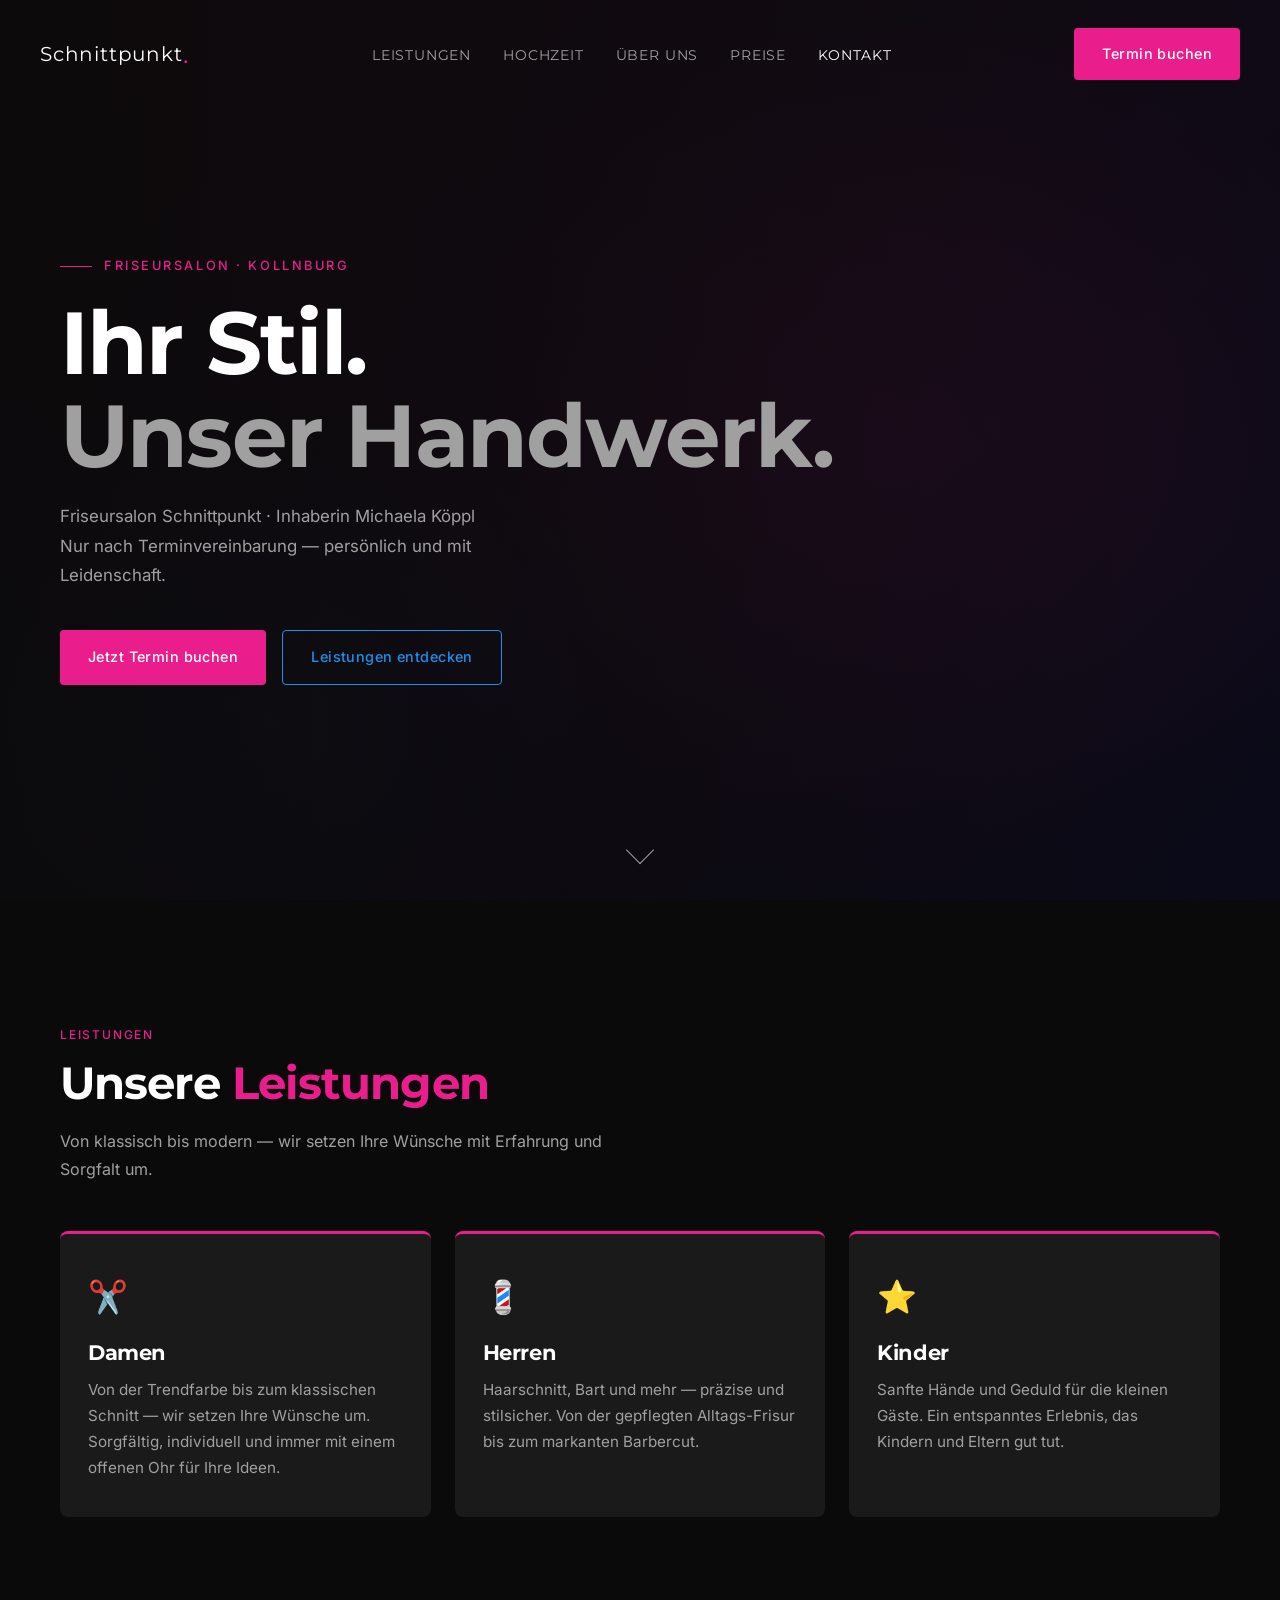
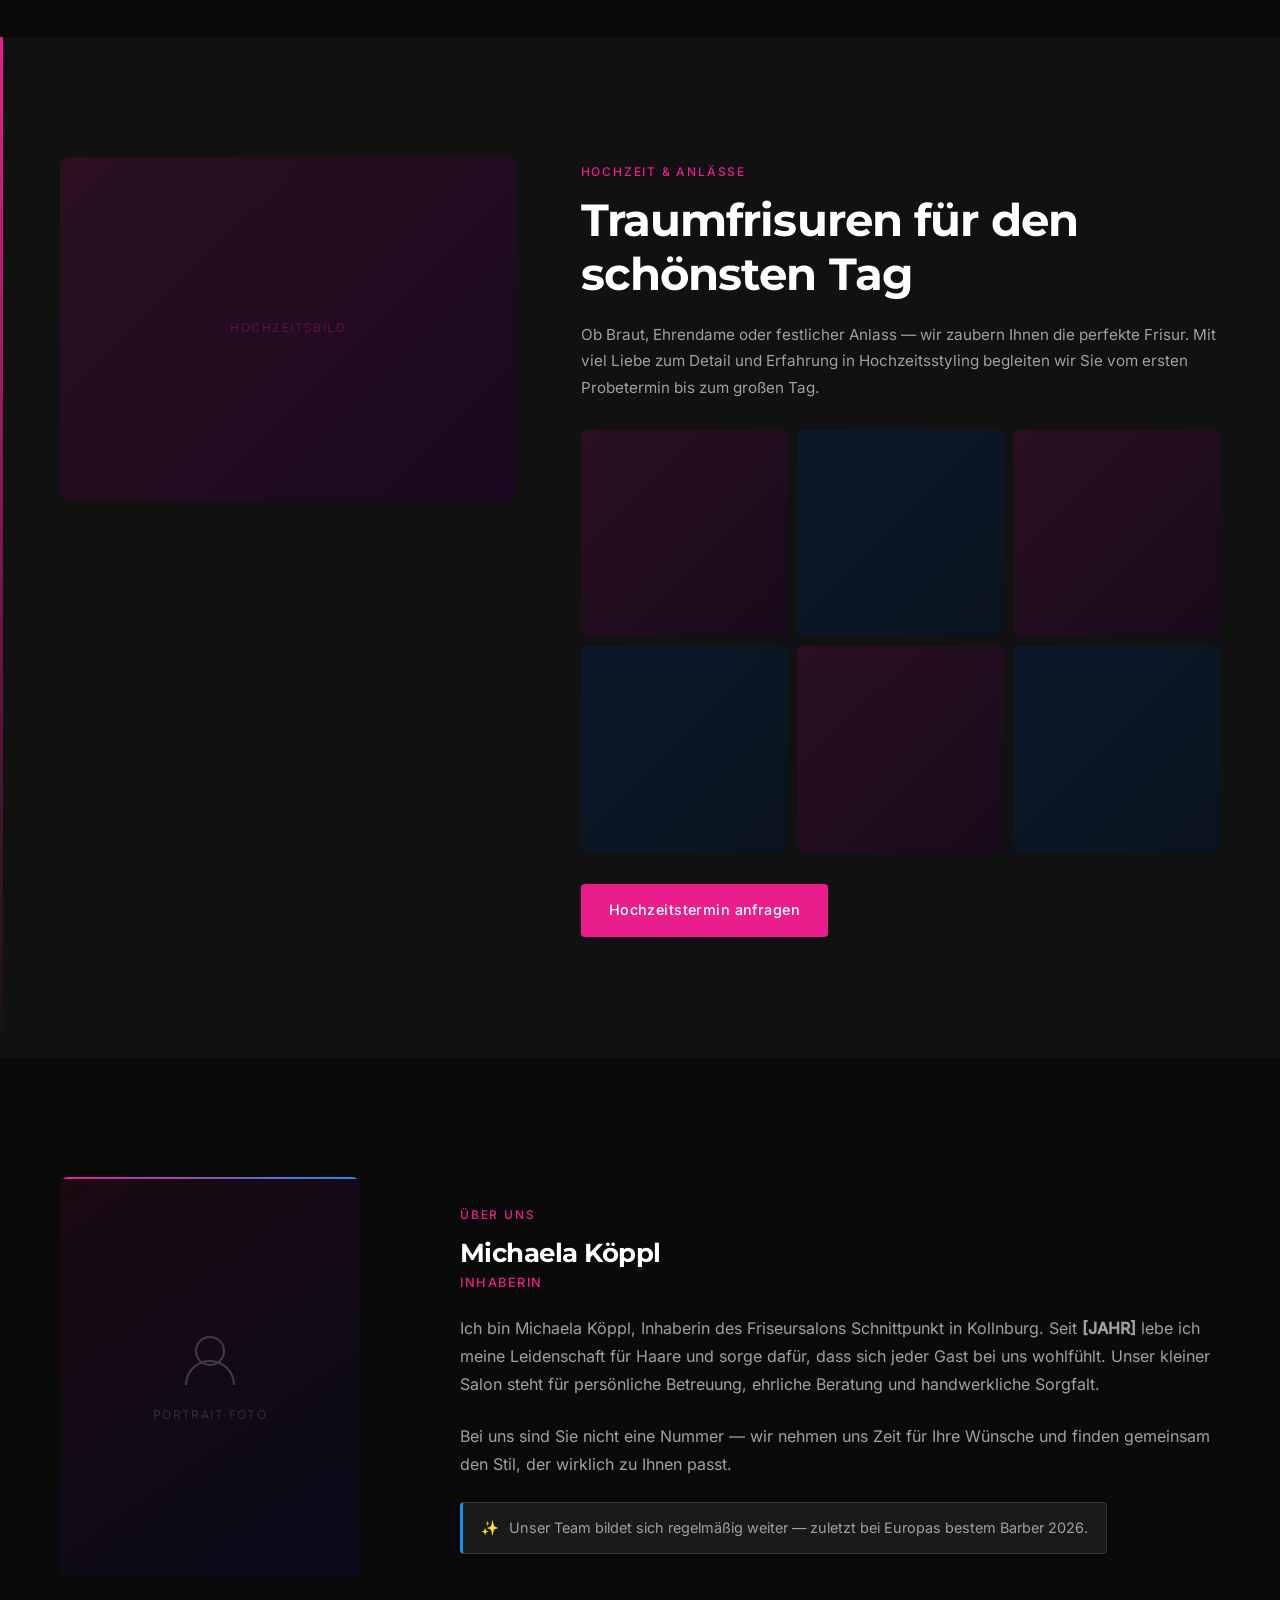
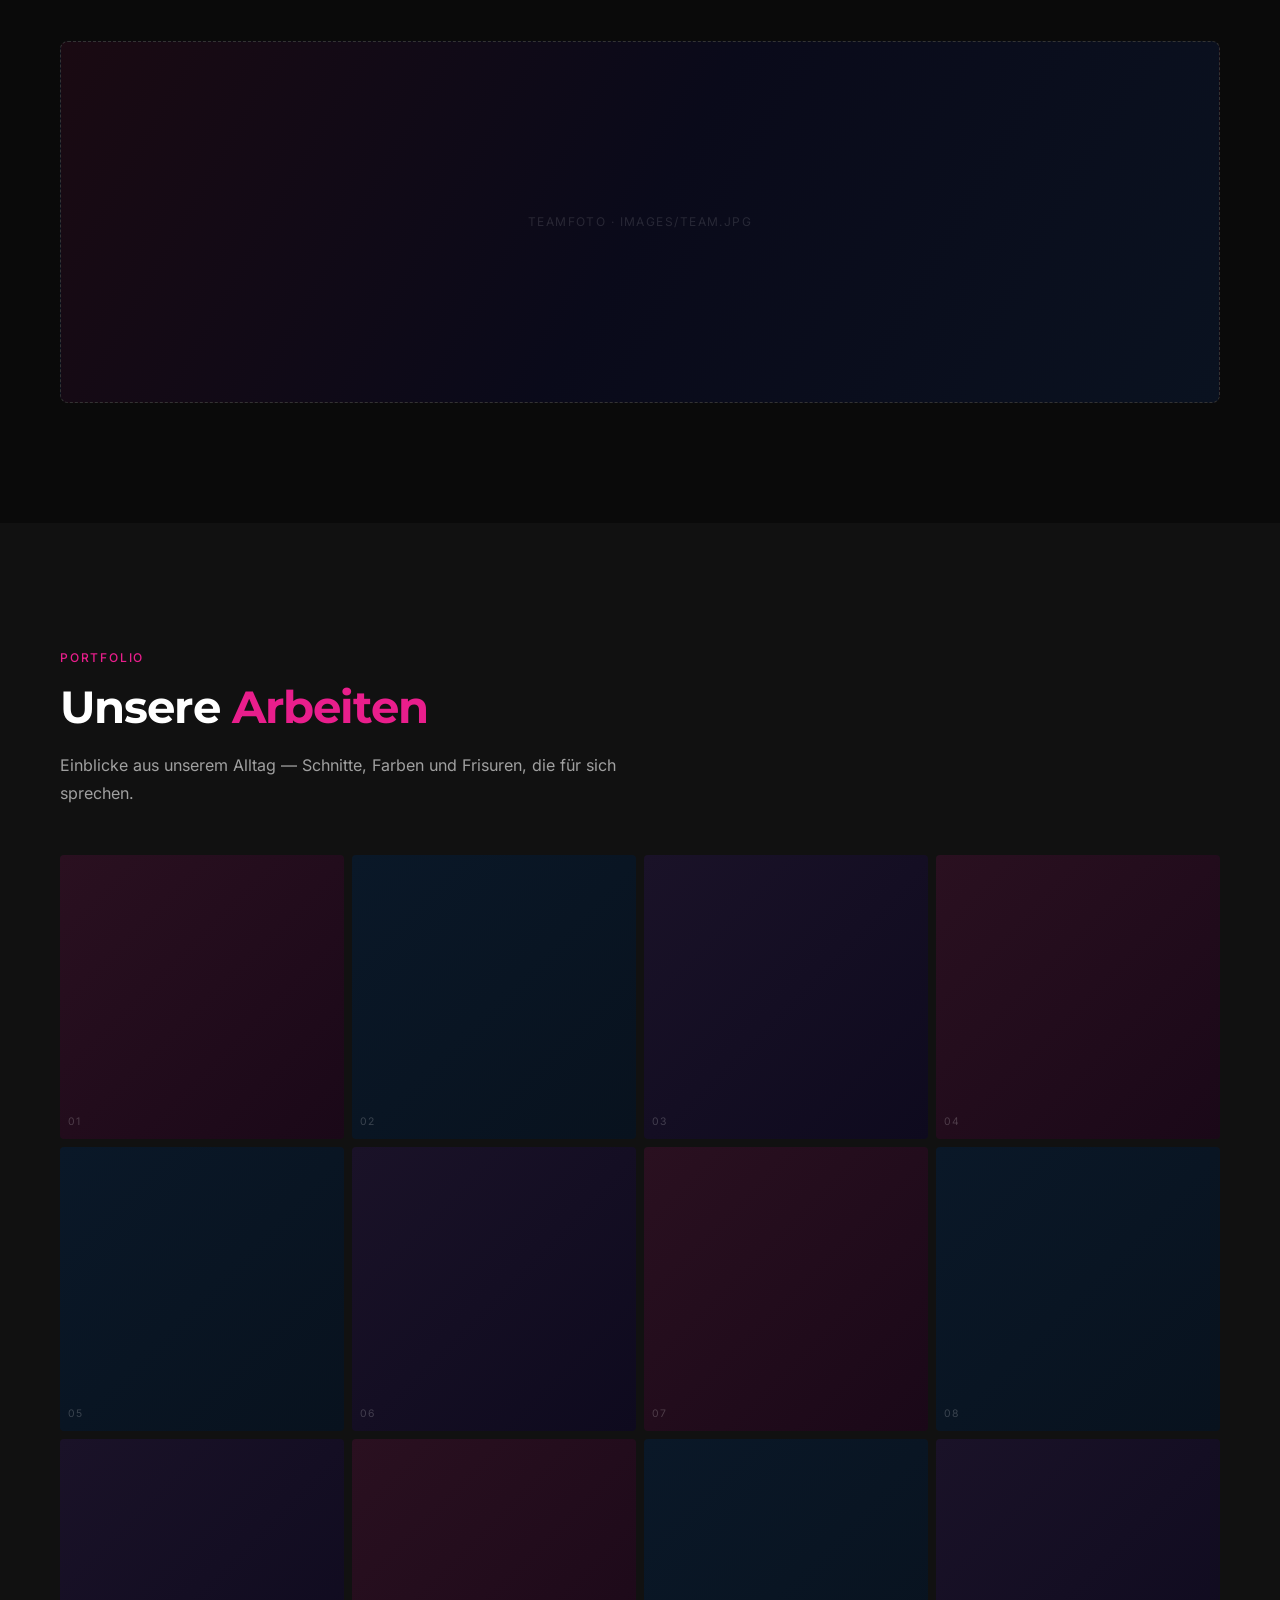
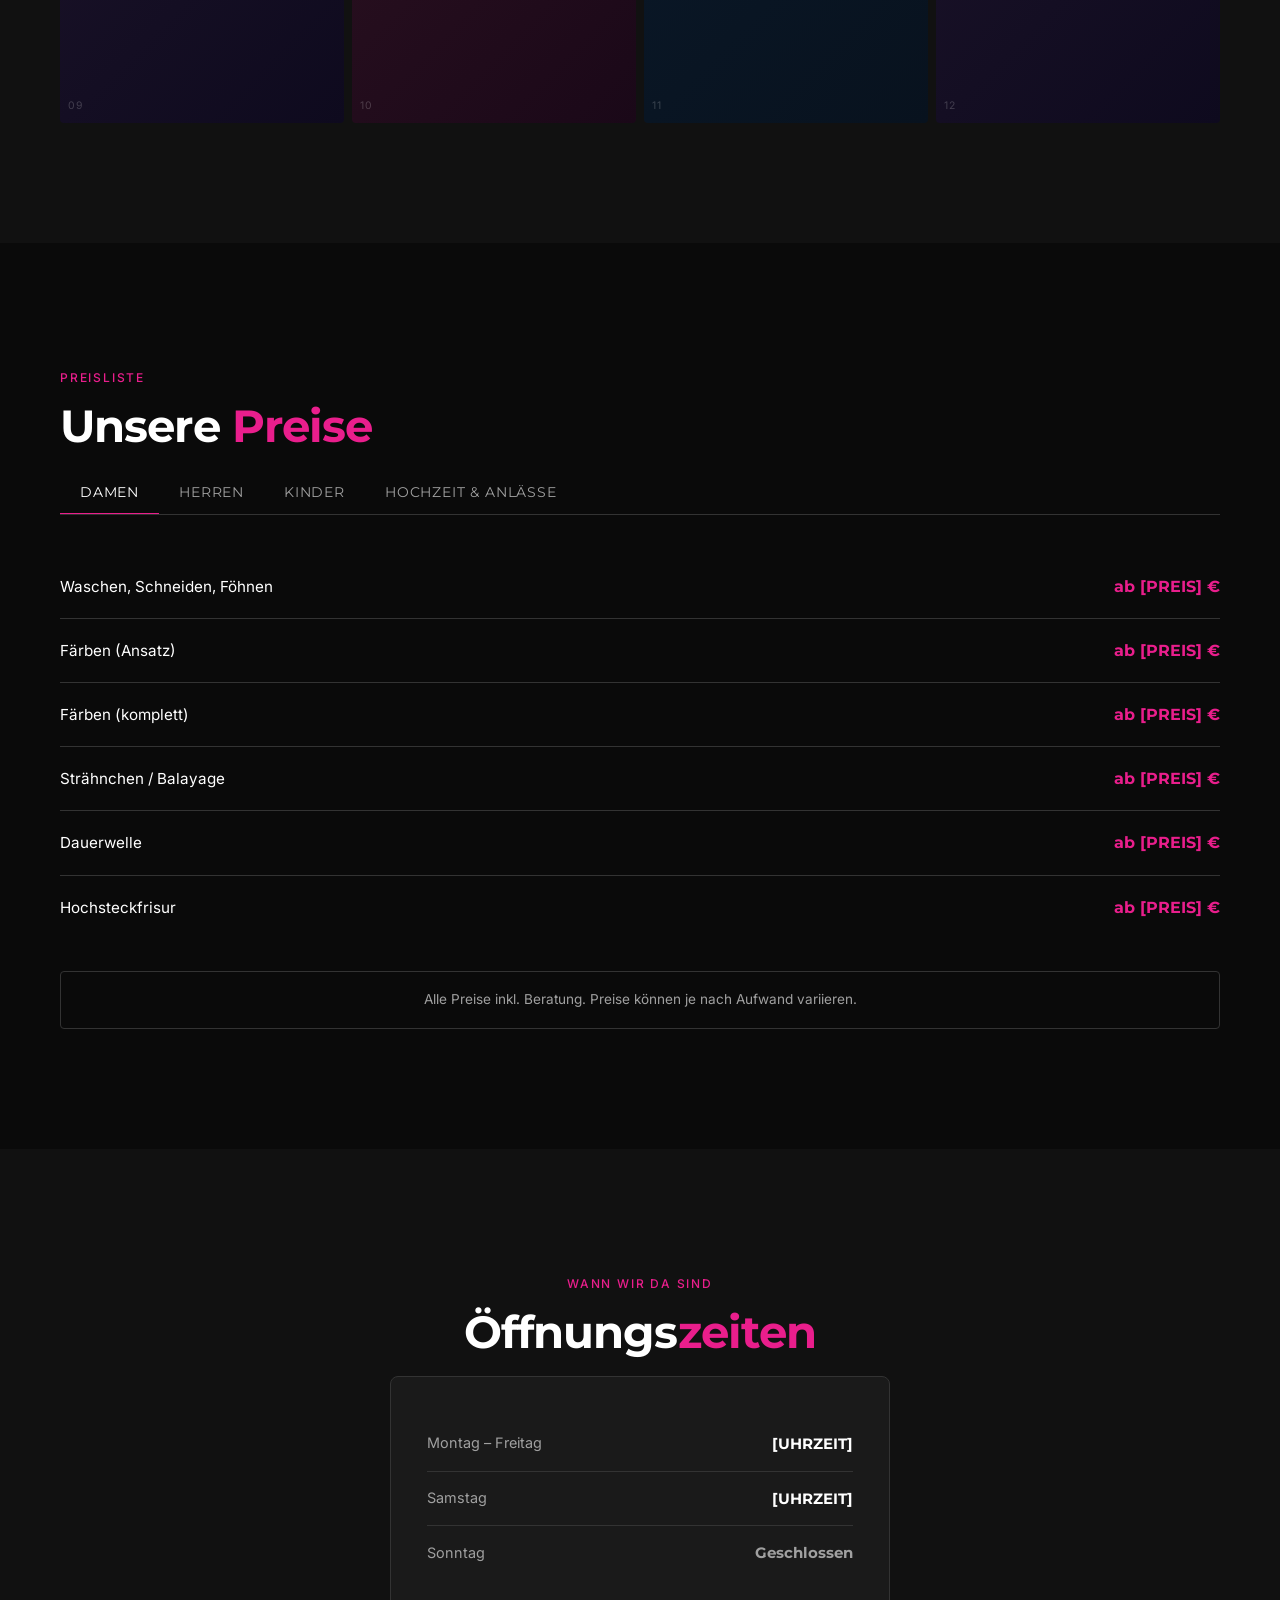
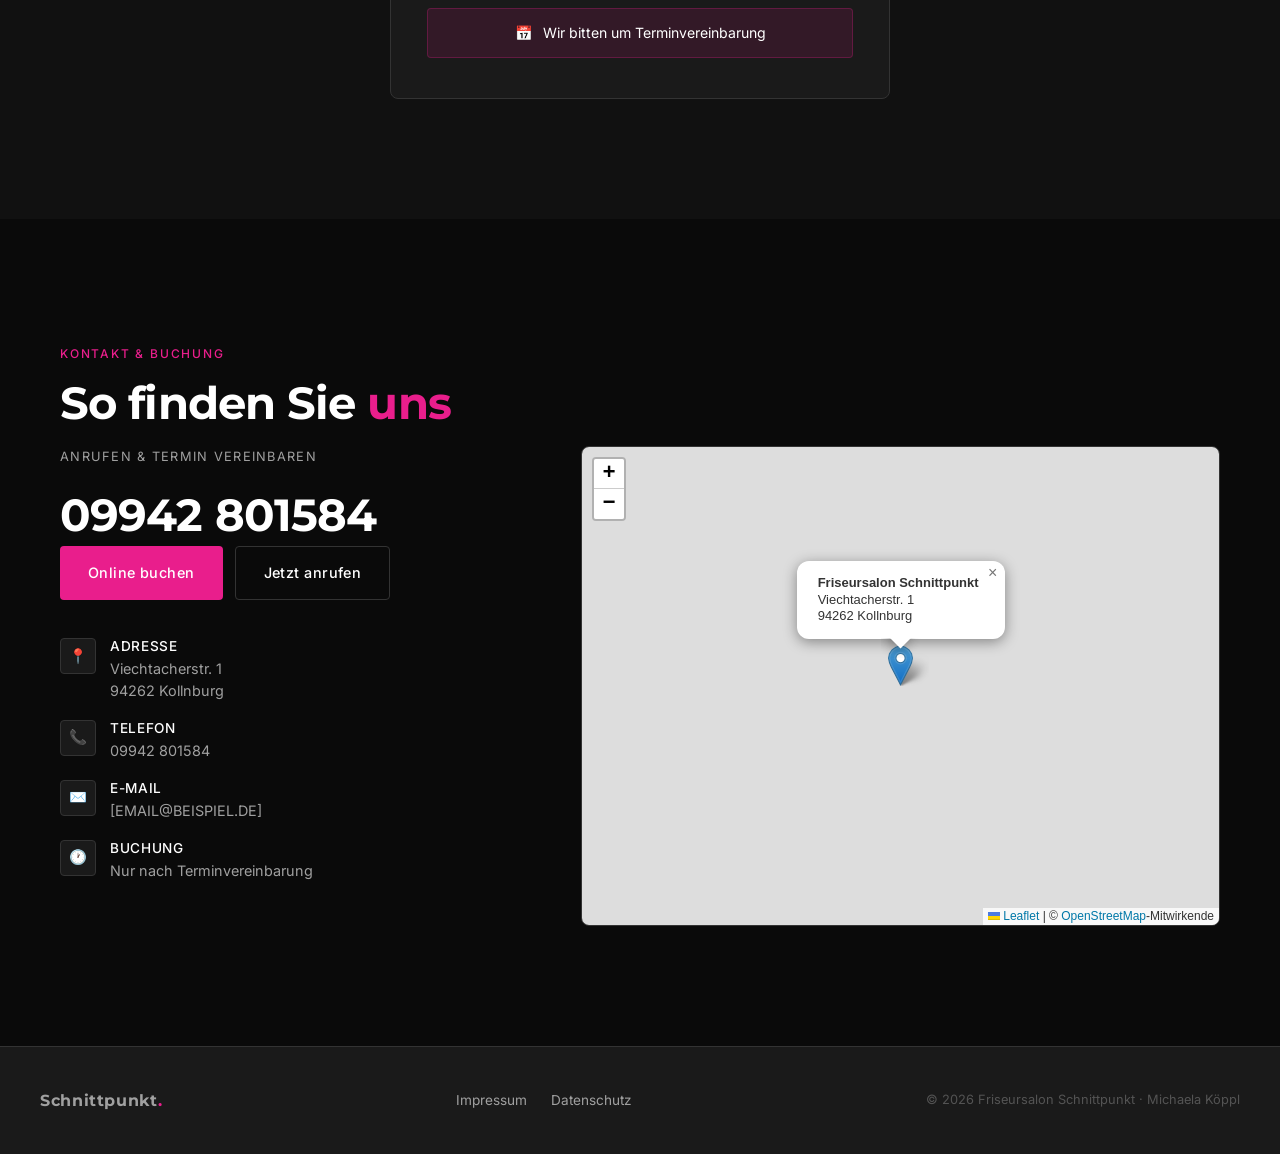
==== index.html @ b2f3d4c3 "Initial commit: Vollstaendige Website Friseursalon Schnittpunkt - index.html: One-Pager mit Hero, Le" ====
<!DOCTYPE html>
<html lang="de">
<head>
  <meta charset="UTF-8">
  <meta name="viewport" content="width=device-width, initial-scale=1.0">
  <meta name="description" content="Friseursalon Schnittpunkt in Kollnburg — Ihr Friseur für Damen, Herren und Kinder. Hochzeitsstyling, Schnitt, Farbe und mehr. Inhaberin: Michaela Köppl.">
  <title>Friseursalon Schnittpunkt — Kollnburg</title>

  <!-- Local Fonts & Styles -->
  <link rel="stylesheet" href="styles.css">
  <!-- Leaflet (lokal, kein CDN) -->
  <link rel="stylesheet" href="leaflet/leaflet.min.css">
</head>
<body>

  <!-- ══════════════════════════════════════════════════════
       NAVIGATION
  ══════════════════════════════════════════════════════ -->
  <nav class="nav" id="nav" aria-label="Hauptnavigation">
    <div class="nav__inner">
      <a href="#" class="nav__logo" aria-label="Friseursalon Schnittpunkt – Startseite">
        Schnittpunkt<span class="dot" aria-hidden="true">.</span>
      </a>

      <ul class="nav__links" role="list">
        <li><a href="#leistungen">Leistungen</a></li>
        <li><a href="#hochzeit">Hochzeit</a></li>
        <li><a href="#ueber-uns">Über uns</a></li>
        <li><a href="#preise">Preise</a></li>
        <li><a href="#kontakt">Kontakt</a></li>
      </ul>

      <a href="buchen.html" class="btn btn--pink nav__cta" aria-label="Termin buchen">
        Termin buchen
      </a>

      <button class="nav__hamburger" id="hamburger" aria-label="Menü öffnen" aria-expanded="false" aria-controls="mobileMenu">
        <span></span>
        <span></span>
        <span></span>
      </button>
    </div>
  </nav>

  <!-- Mobile Menu -->
  <div class="nav__mobile" id="mobileMenu" role="dialog" aria-label="Mobilnavigation" aria-modal="true">
    <a href="#leistungen" class="mobile-link">Leistungen</a>
    <a href="#hochzeit" class="mobile-link">Hochzeit</a>
    <a href="#ueber-uns" class="mobile-link">Über uns</a>
    <a href="#preise" class="mobile-link">Preise</a>
    <a href="#kontakt" class="mobile-link">Kontakt</a>
    <a href="buchen.html" class="btn btn--pink mobile-cta">Termin buchen</a>
  </div>


  <!-- ══════════════════════════════════════════════════════
       HERO
  ══════════════════════════════════════════════════════ -->
  <section class="hero" aria-label="Willkommen">
    <div class="hero__bg" aria-hidden="true">
      <img
        src="images/hero.jpg"
        alt=""
        class="hero__bg-img"
        role="presentation"
        onerror="this.style.display='none'"
      >
    </div>
    <div class="hero__overlay" aria-hidden="true"></div>

    <div class="hero__content container">
      <p class="hero__eyebrow fade-in">Friseursalon · Kollnburg</p>

      <h1 class="hero__title fade-in fade-in-delay-1">
        <span class="line">Ihr Stil.</span>
        <span class="line line--dim">Unser Handwerk.</span>
      </h1>

      <p class="hero__subtitle fade-in fade-in-delay-2">
        Friseursalon Schnittpunkt · Inhaberin Michaela Köppl
        <br>Nur nach Terminvereinbarung — persönlich und mit Leidenschaft.
      </p>

      <div class="hero__cta fade-in fade-in-delay-3">
        <a href="buchen.html" class="btn btn--pink">Jetzt Termin buchen</a>
        <a href="#leistungen" class="btn btn--outline-blue">Leistungen entdecken</a>
      </div>
    </div>

    <div class="hero__scroll" aria-hidden="true">
      <div class="hero__scroll-arrow"></div>
    </div>
  </section>


  <!-- ══════════════════════════════════════════════════════
       LEISTUNGEN
  ══════════════════════════════════════════════════════ -->
  <section class="section" id="leistungen" aria-labelledby="leistungen-title">
    <div class="container">
      <span class="section-label fade-in">Leistungen</span>
      <h2 class="section-title fade-in fade-in-delay-1" id="leistungen-title">
        Unsere <span class="accent">Leistungen</span>
      </h2>
      <p class="section-intro fade-in fade-in-delay-2">
        Von klassisch bis modern — wir setzen Ihre Wünsche mit Erfahrung und Sorgfalt um.
      </p>

      <div class="leistungen__grid">
        <article class="leistung-card fade-in fade-in-delay-1">
          <span class="leistung-card__icon" aria-hidden="true">✂️</span>
          <h3 class="leistung-card__title">Damen</h3>
          <p class="leistung-card__text">
            Von der Trendfarbe bis zum klassischen Schnitt — wir setzen Ihre Wünsche um.
            Sorgfältig, individuell und immer mit einem offenen Ohr für Ihre Ideen.
          </p>
        </article>

        <article class="leistung-card fade-in fade-in-delay-2">
          <span class="leistung-card__icon" aria-hidden="true">💈</span>
          <h3 class="leistung-card__title">Herren</h3>
          <p class="leistung-card__text">
            Haarschnitt, Bart und mehr — präzise und stilsicher.
            Von der gepflegten Alltags-Frisur bis zum markanten Barbercut.
          </p>
        </article>

        <article class="leistung-card fade-in fade-in-delay-3">
          <span class="leistung-card__icon" aria-hidden="true">⭐</span>
          <h3 class="leistung-card__title">Kinder</h3>
          <p class="leistung-card__text">
            Sanfte Hände und Geduld für die kleinen Gäste.
            Ein entspanntes Erlebnis, das Kindern und Eltern gut tut.
          </p>
        </article>
      </div>
    </div>
  </section>


  <!-- ══════════════════════════════════════════════════════
       HOCHZEIT & ANLÄSSE
  ══════════════════════════════════════════════════════ -->
  <section class="section section--alt hochzeit" id="hochzeit" aria-labelledby="hochzeit-title">
    <div class="container">
      <div class="hochzeit__inner">

        <!-- Bild links -->
        <div class="hochzeit__image-wrap fade-in">
          <img
            src="images/hochzeit/haupt.jpg"
            alt="Brautfrisur von Friseursalon Schnittpunkt"
            onerror="this.style.display='none'"
          >
          <div class="hochzeit__img-placeholder" aria-hidden="true">
            Hochzeitsbild
          </div>
        </div>

        <!-- Inhalt rechts -->
        <div class="hochzeit__content fade-in fade-in-delay-1">
          <span class="section-label">Hochzeit &amp; Anlässe</span>
          <div class="hochzeit__content-head">
            <h2 id="hochzeit-title">Traumfrisuren für den schönsten Tag</h2>
          </div>

          <p class="hochzeit__text">
            Ob Braut, Ehrendame oder festlicher Anlass — wir zaubern Ihnen die perfekte Frisur.
            Mit viel Liebe zum Detail und Erfahrung in Hochzeitsstyling begleiten wir Sie
            vom ersten Probetermin bis zum großen Tag.
          </p>

          <!-- Minigalerie -->
          <div class="hochzeit__gallery" role="list" aria-label="Hochzeits-Bildergalerie">
            <div class="hochzeit__gallery-item fade-in fade-in-delay-1" role="listitem" data-src="images/hochzeit/1.jpg" data-index="0" tabindex="0" aria-label="Hochzeitsfoto 1">
              <img src="images/hochzeit/1.jpg" alt="Hochzeitsfrisur 1" onerror="this.style.display='none'">
            </div>
            <div class="hochzeit__gallery-item fade-in fade-in-delay-2" role="listitem" data-src="images/hochzeit/2.jpg" data-index="1" tabindex="0" aria-label="Hochzeitsfoto 2">
              <img src="images/hochzeit/2.jpg" alt="Hochzeitsfrisur 2" onerror="this.style.display='none'">
            </div>
            <div class="hochzeit__gallery-item fade-in fade-in-delay-3" role="listitem" data-src="images/hochzeit/3.jpg" data-index="2" tabindex="0" aria-label="Hochzeitsfoto 3">
              <img src="images/hochzeit/3.jpg" alt="Hochzeitsfrisur 3" onerror="this.style.display='none'">
            </div>
            <div class="hochzeit__gallery-item fade-in fade-in-delay-4" role="listitem" data-src="images/hochzeit/4.jpg" data-index="3" tabindex="0" aria-label="Hochzeitsfoto 4">
              <img src="images/hochzeit/4.jpg" alt="Hochzeitsfrisur 4" onerror="this.style.display='none'">
            </div>
            <div class="hochzeit__gallery-item fade-in fade-in-delay-5" role="listitem" data-src="images/hochzeit/5.jpg" data-index="4" tabindex="0" aria-label="Hochzeitsfoto 5">
              <img src="images/hochzeit/5.jpg" alt="Hochzeitsfrisur 5" onerror="this.style.display='none'">
            </div>
            <div class="hochzeit__gallery-item fade-in fade-in-delay-6" role="listitem" data-src="images/hochzeit/6.jpg" data-index="5" tabindex="0" aria-label="Hochzeitsfoto 6">
              <img src="images/hochzeit/6.jpg" alt="Hochzeitsfrisur 6" onerror="this.style.display='none'">
            </div>
          </div>

          <a href="tel:+499942801584" class="btn btn--pink">
            Hochzeitstermin anfragen
          </a>
        </div>

      </div>
    </div>
  </section>


  <!-- ══════════════════════════════════════════════════════
       ÜBER UNS
  ══════════════════════════════════════════════════════ -->
  <section class="section" id="ueber-uns" aria-labelledby="ueber-title">
    <div class="container">
      <div class="ueber__inner">

        <!-- Portrait -->
        <div class="ueber__portrait fade-in">
          <div class="ueber__portrait-accent" aria-hidden="true"></div>
          <img
            src="images/portrait.jpg"
            alt="Michaela Köppl, Inhaberin Friseursalon Schnittpunkt"
            onerror="this.style.display='none'"
          >
          <div class="ueber__portrait-placeholder" aria-hidden="true">
            <svg viewBox="0 0 64 64" fill="none" xmlns="http://www.w3.org/2000/svg">
              <circle cx="32" cy="22" r="14" stroke="white" stroke-width="2"/>
              <path d="M8 56c0-13.255 10.745-24 24-24s24 10.745 24 24" stroke="white" stroke-width="2"/>
            </svg>
            Portrait Foto
          </div>
        </div>

        <!-- Text -->
        <div class="ueber__text-content fade-in fade-in-delay-1">
          <span class="section-label">Über uns</span>
          <h2 class="ueber__name" id="ueber-title">Michaela Köppl</h2>
          <span class="ueber__role">Inhaberin</span>

          <p class="ueber__text">
            Ich bin Michaela Köppl, Inhaberin des Friseursalons Schnittpunkt in Kollnburg.
            Seit <strong>[JAHR]</strong> lebe ich meine Leidenschaft für Haare und sorge dafür,
            dass sich jeder Gast bei uns wohlfühlt. Unser kleiner Salon steht für persönliche
            Betreuung, ehrliche Beratung und handwerkliche Sorgfalt.
          </p>

          <p class="ueber__text">
            Bei uns sind Sie nicht eine Nummer — wir nehmen uns Zeit für Ihre Wünsche
            und finden gemeinsam den Stil, der wirklich zu Ihnen passt.
          </p>

          <div class="ueber__badge">
            <span aria-hidden="true">✨</span>
            <span>Unser Team bildet sich regelmäßig weiter — zuletzt bei Europas bestem Barber 2026.</span>
          </div>
        </div>

      </div>

      <!-- Teamfoto -->
      <div class="ueber__team fade-in">
        <div class="ueber__team-placeholder" role="img" aria-label="Teamfoto Platzhalter">
          Teamfoto · images/team.jpg
        </div>
      </div>
    </div>
  </section>


  <!-- ══════════════════════════════════════════════════════
       GALERIE
  ══════════════════════════════════════════════════════ -->
  <section class="section section--alt" id="galerie" aria-labelledby="galerie-title">
    <div class="container">
      <span class="section-label fade-in">Portfolio</span>
      <h2 class="section-title fade-in fade-in-delay-1" id="galerie-title">
        Unsere <span class="accent">Arbeiten</span>
      </h2>
      <p class="section-intro fade-in fade-in-delay-2">
        Einblicke aus unserem Alltag — Schnitte, Farben und Frisuren, die für sich sprechen.
      </p>

      <div class="galerie__grid fade-in fade-in-delay-1" role="list" aria-label="Galerie">
        <div class="galerie__item" role="listitem" tabindex="0" data-index="0" data-src="images/galerie/1.jpg" aria-label="Galeriebild 1">
          <img src="images/galerie/1.jpg" alt="Frisur 1" onerror="this.style.display='none'">
          <div class="galerie__item-overlay" aria-hidden="true"></div>
          <span class="galerie__placeholder-label" aria-hidden="true">01</span>
        </div>
        <div class="galerie__item" role="listitem" tabindex="0" data-index="1" data-src="images/galerie/2.jpg" aria-label="Galeriebild 2">
          <img src="images/galerie/2.jpg" alt="Frisur 2" onerror="this.style.display='none'">
          <div class="galerie__item-overlay" aria-hidden="true"></div>
          <span class="galerie__placeholder-label" aria-hidden="true">02</span>
        </div>
        <div class="galerie__item" role="listitem" tabindex="0" data-index="2" data-src="images/galerie/3.jpg" aria-label="Galeriebild 3">
          <img src="images/galerie/3.jpg" alt="Frisur 3" onerror="this.style.display='none'">
          <div class="galerie__item-overlay" aria-hidden="true"></div>
          <span class="galerie__placeholder-label" aria-hidden="true">03</span>
        </div>
        <div class="galerie__item" role="listitem" tabindex="0" data-index="3" data-src="images/galerie/4.jpg" aria-label="Galeriebild 4">
          <img src="images/galerie/4.jpg" alt="Frisur 4" onerror="this.style.display='none'">
          <div class="galerie__item-overlay" aria-hidden="true"></div>
          <span class="galerie__placeholder-label" aria-hidden="true">04</span>
        </div>
        <div class="galerie__item" role="listitem" tabindex="0" data-index="4" data-src="images/galerie/5.jpg" aria-label="Galeriebild 5">
          <img src="images/galerie/5.jpg" alt="Frisur 5" onerror="this.style.display='none'">
          <div class="galerie__item-overlay" aria-hidden="true"></div>
          <span class="galerie__placeholder-label" aria-hidden="true">05</span>
        </div>
        <div class="galerie__item" role="listitem" tabindex="0" data-index="5" data-src="images/galerie/6.jpg" aria-label="Galeriebild 6">
          <img src="images/galerie/6.jpg" alt="Frisur 6" onerror="this.style.display='none'">
          <div class="galerie__item-overlay" aria-hidden="true"></div>
          <span class="galerie__placeholder-label" aria-hidden="true">06</span>
        </div>
        <div class="galerie__item" role="listitem" tabindex="0" data-index="6" data-src="images/galerie/7.jpg" aria-label="Galeriebild 7">
          <img src="images/galerie/7.jpg" alt="Frisur 7" onerror="this.style.display='none'">
          <div class="galerie__item-overlay" aria-hidden="true"></div>
          <span class="galerie__placeholder-label" aria-hidden="true">07</span>
        </div>
        <div class="galerie__item" role="listitem" tabindex="0" data-index="7" data-src="images/galerie/8.jpg" aria-label="Galeriebild 8">
          <img src="images/galerie/8.jpg" alt="Frisur 8" onerror="this.style.display='none'">
          <div class="galerie__item-overlay" aria-hidden="true"></div>
          <span class="galerie__placeholder-label" aria-hidden="true">08</span>
        </div>
        <div class="galerie__item" role="listitem" tabindex="0" data-index="8" data-src="images/galerie/9.jpg" aria-label="Galeriebild 9">
          <img src="images/galerie/9.jpg" alt="Frisur 9" onerror="this.style.display='none'">
          <div class="galerie__item-overlay" aria-hidden="true"></div>
          <span class="galerie__placeholder-label" aria-hidden="true">09</span>
        </div>
        <div class="galerie__item" role="listitem" tabindex="0" data-index="9" data-src="images/galerie/10.jpg" aria-label="Galeriebild 10">
          <img src="images/galerie/10.jpg" alt="Frisur 10" onerror="this.style.display='none'">
          <div class="galerie__item-overlay" aria-hidden="true"></div>
          <span class="galerie__placeholder-label" aria-hidden="true">10</span>
        </div>
        <div class="galerie__item" role="listitem" tabindex="0" data-index="10" data-src="images/galerie/11.jpg" aria-label="Galeriebild 11">
          <img src="images/galerie/11.jpg" alt="Frisur 11" onerror="this.style.display='none'">
          <div class="galerie__item-overlay" aria-hidden="true"></div>
          <span class="galerie__placeholder-label" aria-hidden="true">11</span>
        </div>
        <div class="galerie__item" role="listitem" tabindex="0" data-index="11" data-src="images/galerie/12.jpg" aria-label="Galeriebild 12">
          <img src="images/galerie/12.jpg" alt="Frisur 12" onerror="this.style.display='none'">
          <div class="galerie__item-overlay" aria-hidden="true"></div>
          <span class="galerie__placeholder-label" aria-hidden="true">12</span>
        </div>
      </div>
    </div>
  </section>

  <!-- Lightbox -->
  <div class="lightbox" id="lightbox" role="dialog" aria-modal="true" aria-label="Bildvorschau">
    <button class="lightbox__close" id="lightboxClose" aria-label="Schließen">✕</button>
    <button class="lightbox__nav lightbox__prev" id="lightboxPrev" aria-label="Vorheriges Bild">&#8249;</button>
    <div class="lightbox__placeholder" id="lightboxContent" aria-live="polite">
      <img class="lightbox__img" id="lightboxImg" src="" alt="" style="display:none">
      <div id="lightboxFallback">
        <p style="color:rgba(255,255,255,0.25);font-size:0.75rem;letter-spacing:0.12em;text-transform:uppercase">Bild nicht vorhanden</p>
        <p id="lightboxLabel" style="color:rgba(255,255,255,0.15);font-size:0.7rem;margin-top:8px"></p>
      </div>
    </div>
    <button class="lightbox__nav lightbox__next" id="lightboxNext" aria-label="Nächstes Bild">&#8250;</button>
  </div>


  <!-- ══════════════════════════════════════════════════════
       PREISE
  ══════════════════════════════════════════════════════ -->
  <section class="section" id="preise" aria-labelledby="preise-title">
    <div class="container">
      <span class="section-label fade-in">Preisliste</span>
      <h2 class="section-title fade-in fade-in-delay-1" id="preise-title">
        Unsere <span class="accent">Preise</span>
      </h2>

      <!-- Tabs -->
      <div class="preise__tabs fade-in fade-in-delay-2" role="tablist" aria-label="Preiskategorien">
        <button class="preise__tab active" role="tab" aria-selected="true" aria-controls="panel-damen" id="tab-damen">Damen</button>
        <button class="preise__tab" role="tab" aria-selected="false" aria-controls="panel-herren" id="tab-herren">Herren</button>
        <button class="preise__tab" role="tab" aria-selected="false" aria-controls="panel-kinder" id="tab-kinder">Kinder</button>
        <button class="preise__tab" role="tab" aria-selected="false" aria-controls="panel-hochzeit" id="tab-hochzeit">Hochzeit &amp; Anlässe</button>
      </div>

      <!-- Panel Damen -->
      <div class="preise__panel active fade-in fade-in-delay-3" id="panel-damen" role="tabpanel" aria-labelledby="tab-damen">
        <ul class="preise__list">
          <li class="preise__item">
            <span class="preise__item-name">Waschen, Schneiden, Föhnen</span>
            <span class="preise__item-price">ab [PREIS] €</span>
          </li>
          <li class="preise__item">
            <span class="preise__item-name">Färben (Ansatz)</span>
            <span class="preise__item-price">ab [PREIS] €</span>
          </li>
          <li class="preise__item">
            <span class="preise__item-name">Färben (komplett)</span>
            <span class="preise__item-price">ab [PREIS] €</span>
          </li>
          <li class="preise__item">
            <span class="preise__item-name">Strähnchen / Balayage</span>
            <span class="preise__item-price">ab [PREIS] €</span>
          </li>
          <li class="preise__item">
            <span class="preise__item-name">Dauerwelle</span>
            <span class="preise__item-price">ab [PREIS] €</span>
          </li>
          <li class="preise__item">
            <span class="preise__item-name">Hochsteckfrisur</span>
            <span class="preise__item-price">ab [PREIS] €</span>
          </li>
        </ul>
      </div>

      <!-- Panel Herren -->
      <div class="preise__panel" id="panel-herren" role="tabpanel" aria-labelledby="tab-herren">
        <ul class="preise__list">
          <li class="preise__item">
            <span class="preise__item-name">Haarschnitt</span>
            <span class="preise__item-price">ab [PREIS] €</span>
          </li>
          <li class="preise__item">
            <span class="preise__item-name">Haarschnitt + Bartpflege</span>
            <span class="preise__item-price">ab [PREIS] €</span>
          </li>
          <li class="preise__item">
            <span class="preise__item-name">Bart schneiden / rasieren</span>
            <span class="preise__item-price">ab [PREIS] €</span>
          </li>
        </ul>
      </div>

      <!-- Panel Kinder -->
      <div class="preise__panel" id="panel-kinder" role="tabpanel" aria-labelledby="tab-kinder">
        <ul class="preise__list">
          <li class="preise__item">
            <span class="preise__item-name">Kinderhaarschnitt (bis 12 J.)</span>
            <span class="preise__item-price">ab [PREIS] €</span>
          </li>
        </ul>
      </div>

      <!-- Panel Hochzeit -->
      <div class="preise__panel" id="panel-hochzeit" role="tabpanel" aria-labelledby="tab-hochzeit">
        <ul class="preise__list">
          <li class="preise__item">
            <span class="preise__item-name">Brautfrisur inkl. Probe</span>
            <span class="preise__item-price">ab [PREIS] €</span>
          </li>
          <li class="preise__item">
            <span class="preise__item-name">Frisur Ehrendame</span>
            <span class="preise__item-price">ab [PREIS] €</span>
          </li>
          <li class="preise__item">
            <span class="preise__item-name">Festliche Hochsteckfrisur</span>
            <span class="preise__item-price">ab [PREIS] €</span>
          </li>
        </ul>
      </div>

      <p class="preise__hint fade-in">
        Alle Preise inkl. Beratung. Preise können je nach Aufwand variieren.
      </p>
    </div>
  </section>


  <!-- ══════════════════════════════════════════════════════
       ÖFFNUNGSZEITEN
  ══════════════════════════════════════════════════════ -->
  <section class="section section--alt oeffnungszeiten" id="oeffnungszeiten" aria-labelledby="oeffnungszeiten-title">
    <div class="container">
      <span class="section-label fade-in">Wann wir da sind</span>
      <h2 class="section-title fade-in fade-in-delay-1" id="oeffnungszeiten-title">
        Öffnungs<span class="accent">zeiten</span>
      </h2>

      <div class="oeffnungszeiten__card fade-in fade-in-delay-2">
        <ul class="oeffnungszeiten__list" aria-label="Öffnungszeiten">
          <li class="oeffnungszeiten__row">
            <span class="oeffnungszeiten__day">Montag – Freitag</span>
            <span class="oeffnungszeiten__time">[UHRZEIT]</span>
          </li>
          <li class="oeffnungszeiten__row">
            <span class="oeffnungszeiten__day">Samstag</span>
            <span class="oeffnungszeiten__time">[UHRZEIT]</span>
          </li>
          <li class="oeffnungszeiten__row">
            <span class="oeffnungszeiten__day">Sonntag</span>
            <span class="oeffnungszeiten__time closed">Geschlossen</span>
          </li>
        </ul>

        <div class="oeffnungszeiten__notice" role="note">
          <span aria-hidden="true">📅</span>
          <span>Wir bitten um Terminvereinbarung</span>
        </div>
      </div>
    </div>
  </section>


  <!-- ══════════════════════════════════════════════════════
       KONTAKT
  ══════════════════════════════════════════════════════ -->
  <section class="section" id="kontakt" aria-labelledby="kontakt-title">
    <div class="container">
      <span class="section-label fade-in">Kontakt &amp; Buchung</span>
      <h2 class="section-title fade-in fade-in-delay-1" id="kontakt-title">
        So finden Sie <span class="accent">uns</span>
      </h2>

      <div class="kontakt__inner">

        <!-- Info -->
        <div class="kontakt__info fade-in fade-in-delay-1">
          <p class="kontakt__phone-label">Anrufen &amp; Termin vereinbaren</p>
          <a href="tel:+499942801584" class="kontakt__phone">09942 801584</a>

          <div class="kontakt__actions">
            <a href="buchen.html" class="btn btn--pink">Online buchen</a>
            <a href="tel:+499942801584" class="btn btn--outline-white">Jetzt anrufen</a>
          </div>

          <div class="kontakt__details">
            <div class="kontakt__detail">
              <div class="kontakt__detail-icon" aria-hidden="true">📍</div>
              <div class="kontakt__detail-text">
                <strong>Adresse</strong>
                Viechtacherstr. 1<br>94262 Kollnburg
              </div>
            </div>
            <div class="kontakt__detail">
              <div class="kontakt__detail-icon" aria-hidden="true">📞</div>
              <div class="kontakt__detail-text">
                <strong>Telefon</strong>
                <a href="tel:+499942801584">09942 801584</a>
              </div>
            </div>
            <div class="kontakt__detail">
              <div class="kontakt__detail-icon" aria-hidden="true">✉️</div>
              <div class="kontakt__detail-text">
                <strong>E-Mail</strong>
                [EMAIL@BEISPIEL.DE]
              </div>
            </div>
            <div class="kontakt__detail">
              <div class="kontakt__detail-icon" aria-hidden="true">🕐</div>
              <div class="kontakt__detail-text">
                <strong>Buchung</strong>
                Nur nach Terminvereinbarung
              </div>
            </div>
          </div>
        </div>

        <!-- Karte -->
        <div class="kontakt__map fade-in fade-in-delay-2">
          <div id="map" aria-label="Standortkarte Friseursalon Schnittpunkt Kollnburg"></div>
        </div>

      </div>
    </div>
  </section>


  <!-- ══════════════════════════════════════════════════════
       FOOTER
  ══════════════════════════════════════════════════════ -->
  <footer class="footer" role="contentinfo">
    <div class="footer__inner">
      <div class="footer__logo">
        Schnittpunkt<span class="dot">.</span>
      </div>

      <nav class="footer__links" aria-label="Footer-Navigation">
        <a href="impressum.html">Impressum</a>
        <a href="datenschutz.html">Datenschutz</a>
      </nav>

      <p class="footer__copy">
        &copy; 2026 Friseursalon Schnittpunkt &middot; Michaela Köppl
      </p>
    </div>
  </footer>


  <!-- Scripts (lokal) -->
  <script src="leaflet/leaflet.min.js"></script>
  <script src="main.js"></script>

</body>
</html>
---- styles.css ----
/* ============================================================
   Friseursalon Schnittpunkt — styles.css
   Mobile First · Dark Theme · CSS Custom Properties
   ============================================================ */

/* ── Local Fonts ─────────────────────────────────────────── */
@font-face {
  font-family: 'Montserrat';
  src: url('fonts/montserrat-regular.woff2') format('woff2');
  font-weight: 400;
  font-style: normal;
  font-display: swap;
}

@font-face {
  font-family: 'Montserrat';
  src: url('fonts/montserrat-bold.woff2') format('woff2');
  font-weight: 700;
  font-style: normal;
  font-display: swap;
}

@font-face {
  font-family: 'Inter';
  src: url('fonts/inter-regular.woff2') format('woff2');
  font-weight: 400;
  font-style: normal;
  font-display: swap;
}

@font-face {
  font-family: 'Inter';
  src: url('fonts/inter-medium.woff2') format('woff2');
  font-weight: 500;
  font-style: normal;
  font-display: swap;
}

/* ── Design Tokens ───────────────────────────────────────── */
:root {
  --color-bg:          #0a0a0a;
  --color-surface:     #1a1a1a;
  --color-surface-alt: #111111;
  --color-border:      #333333;
  --color-text:        #ffffff;
  --color-text-dim:    #a0a0a0;
  --color-pink:        #e91e8c;
  --color-blue:        #1e90e9;
  --color-pink-dim:    rgba(233,30,140,0.12);
  --color-blue-dim:    rgba(30,144,233,0.12);

  --font-display: 'Montserrat', sans-serif;
  --font-body:    'Inter', sans-serif;

  --radius-sm: 4px;
  --radius-md: 8px;
  --radius-lg: 16px;

  --transition: 0.25s ease;
  --transition-slow: 0.4s ease;

  --max-width: 1200px;
  --section-padding: 80px 20px;
}

/* ── Reset & Base ────────────────────────────────────────── */
*, *::before, *::after {
  box-sizing: border-box;
  margin: 0;
  padding: 0;
}

html {
  scroll-behavior: smooth;
  font-size: 16px;
}

body {
  background-color: var(--color-bg);
  color: var(--color-text);
  font-family: var(--font-body);
  font-weight: 400;
  line-height: 1.7;
  overflow-x: hidden;
  -webkit-font-smoothing: antialiased;
}

img {
  max-width: 100%;
  display: block;
}

a {
  color: inherit;
  text-decoration: none;
}

ul, ol {
  list-style: none;
}

button {
  cursor: pointer;
  font-family: var(--font-body);
  border: none;
  background: none;
}

/* ── Typography ──────────────────────────────────────────── */
h1, h2, h3, h4 {
  font-family: var(--font-display);
  font-weight: 700;
  line-height: 1.2;
  letter-spacing: -0.02em;
}

h1 { font-size: clamp(2.4rem, 7vw, 4.5rem); }
h2 { font-size: clamp(1.8rem, 4vw, 2.8rem); }
h3 { font-size: clamp(1.2rem, 2.5vw, 1.5rem); }
h4 { font-size: 1.1rem; }

p {
  color: var(--color-text-dim);
  font-size: 1rem;
  line-height: 1.75;
}

/* ── Utility ─────────────────────────────────────────────── */
.container {
  width: 100%;
  max-width: var(--max-width);
  margin: 0 auto;
  padding: 0 20px;
}

.section {
  padding: var(--section-padding);
}

.section--alt {
  background-color: var(--color-surface-alt);
}

.section-label {
  display: inline-block;
  font-family: var(--font-body);
  font-weight: 500;
  font-size: 0.75rem;
  letter-spacing: 0.15em;
  text-transform: uppercase;
  color: var(--color-pink);
  margin-bottom: 12px;
}

.section-title {
  margin-bottom: 16px;
}

.section-title .accent {
  color: var(--color-pink);
}

.section-intro {
  max-width: 560px;
  margin-bottom: 48px;
}

/* ── Buttons ─────────────────────────────────────────────── */
.btn {
  display: inline-flex;
  align-items: center;
  gap: 8px;
  font-family: var(--font-body);
  font-weight: 500;
  font-size: 0.9rem;
  letter-spacing: 0.03em;
  padding: 14px 28px;
  border-radius: var(--radius-sm);
  transition: all var(--transition);
  white-space: nowrap;
}

.btn--pink {
  background: var(--color-pink);
  color: #fff;
}

.btn--pink:hover {
  background: #d4177d;
  transform: translateY(-2px);
  box-shadow: 0 8px 24px rgba(233,30,140,0.35);
}

.btn--outline-blue {
  background: transparent;
  color: var(--color-blue);
  border: 1.5px solid var(--color-blue);
}

.btn--outline-blue:hover {
  background: var(--color-blue-dim);
  transform: translateY(-2px);
  box-shadow: 0 8px 24px rgba(30,144,233,0.2);
}

.btn--outline-white {
  background: transparent;
  color: var(--color-text);
  border: 1.5px solid var(--color-border);
}

.btn--outline-white:hover {
  border-color: var(--color-text);
  transform: translateY(-2px);
}

/* ── Fade-in Animation ───────────────────────────────────── */
.fade-in {
  opacity: 0;
  transform: translateY(28px);
  transition: opacity 0.65s ease, transform 0.65s ease;
}

.fade-in.visible {
  opacity: 1;
  transform: translateY(0);
}

.fade-in-delay-1 { transition-delay: 0.1s; }
.fade-in-delay-2 { transition-delay: 0.2s; }
.fade-in-delay-3 { transition-delay: 0.3s; }
.fade-in-delay-4 { transition-delay: 0.4s; }
.fade-in-delay-5 { transition-delay: 0.5s; }
.fade-in-delay-6 { transition-delay: 0.6s; }

/* ── Navigation ──────────────────────────────────────────── */
.nav {
  position: fixed;
  top: 0;
  left: 0;
  right: 0;
  z-index: 1000;
  padding: 20px;
  transition: background var(--transition), padding var(--transition), box-shadow var(--transition);
}

.nav.scrolled {
  background: rgba(10,10,10,0.96);
  backdrop-filter: blur(12px);
  -webkit-backdrop-filter: blur(12px);
  padding: 14px 20px;
  box-shadow: 0 1px 0 var(--color-border);
}

.nav__inner {
  max-width: var(--max-width);
  margin: 0 auto;
  display: flex;
  align-items: center;
  justify-content: space-between;
  gap: 24px;
}

.nav__logo {
  font-family: var(--font-display);
  font-weight: 400;
  font-size: 1.25rem;
  letter-spacing: 0.04em;
  color: var(--color-text);
  flex-shrink: 0;
}

.nav__logo .dot {
  color: var(--color-pink);
  font-size: 1.6rem;
  line-height: 0;
  vertical-align: -2px;
}

.nav__links {
  display: none;
  align-items: center;
  gap: 32px;
}

.nav__links a {
  font-family: var(--font-display);
  font-weight: 400;
  font-size: 0.85rem;
  letter-spacing: 0.06em;
  text-transform: uppercase;
  color: var(--color-text-dim);
  transition: color var(--transition);
  position: relative;
}

.nav__links a::after {
  content: '';
  position: absolute;
  bottom: -4px;
  left: 0;
  width: 0;
  height: 1.5px;
  background: var(--color-pink);
  transition: width var(--transition);
}

.nav__links a:hover {
  color: var(--color-text);
}

.nav__links a:hover::after {
  width: 100%;
}

.nav__cta {
  display: none;
}

.nav__hamburger {
  display: flex;
  flex-direction: column;
  justify-content: space-between;
  width: 24px;
  height: 18px;
  cursor: pointer;
  padding: 0;
  background: none;
  border: none;
  flex-shrink: 0;
}

.nav__hamburger span {
  display: block;
  height: 2px;
  background: var(--color-text);
  border-radius: 2px;
  transition: all var(--transition);
}

.nav__hamburger.active span:nth-child(1) {
  transform: translateY(8px) rotate(45deg);
}

.nav__hamburger.active span:nth-child(2) {
  opacity: 0;
}

.nav__hamburger.active span:nth-child(3) {
  transform: translateY(-8px) rotate(-45deg);
}

/* Mobile Menu */
.nav__mobile {
  display: none;
  position: fixed;
  top: 0;
  left: 0;
  right: 0;
  bottom: 0;
  background: rgba(10,10,10,0.98);
  backdrop-filter: blur(16px);
  z-index: 999;
  flex-direction: column;
  align-items: center;
  justify-content: center;
  gap: 8px;
}

.nav__mobile.open {
  display: flex;
}

.nav__mobile a {
  font-family: var(--font-display);
  font-weight: 700;
  font-size: clamp(1.6rem, 6vw, 2.4rem);
  color: var(--color-text-dim);
  letter-spacing: -0.01em;
  transition: color var(--transition);
  padding: 8px 0;
}

.nav__mobile a:hover {
  color: var(--color-pink);
}

.nav__mobile .mobile-cta {
  margin-top: 24px;
}

/* ── Hero ────────────────────────────────────────────────── */
.hero {
  position: relative;
  min-height: 100vh;
  display: flex;
  align-items: center;
  overflow: hidden;
  padding: 120px 20px 80px;
}

.hero__bg {
  position: absolute;
  inset: 0;
  background: linear-gradient(135deg, #1a0a12 0%, #0a0a1a 100%);
  z-index: 0;
}

.hero__bg-img {
  position: absolute;
  inset: 0;
  width: 100%;
  height: 100%;
  object-fit: cover;
  opacity: 0.35;
  z-index: 1;
}

/* Placeholder wenn kein Bild: Gradient-Muster */
.hero__bg::after {
  content: '';
  position: absolute;
  inset: 0;
  background:
    radial-gradient(ellipse 60% 70% at 70% 50%, rgba(233,30,140,0.08) 0%, transparent 70%),
    radial-gradient(ellipse 50% 60% at 20% 80%, rgba(30,144,233,0.06) 0%, transparent 60%);
  z-index: 2;
}

.hero__overlay {
  position: absolute;
  inset: 0;
  background: linear-gradient(to right, rgba(10,10,10,0.85) 0%, rgba(10,10,10,0.4) 60%, rgba(10,10,10,0.1) 100%);
  z-index: 3;
}

.hero__content {
  position: relative;
  z-index: 4;
  max-width: var(--max-width);
  margin: 0 auto;
  width: 100%;
}

.hero__eyebrow {
  font-family: var(--font-body);
  font-weight: 500;
  font-size: 0.8rem;
  letter-spacing: 0.2em;
  text-transform: uppercase;
  color: var(--color-pink);
  margin-bottom: 20px;
  display: flex;
  align-items: center;
  gap: 12px;
}

.hero__eyebrow::before {
  content: '';
  display: block;
  width: 32px;
  height: 1.5px;
  background: var(--color-pink);
}

.hero__title {
  font-size: clamp(2.8rem, 8vw, 5.5rem);
  margin-bottom: 20px;
  line-height: 1.05;
}

.hero__title .line {
  display: block;
}

.hero__title .line--dim {
  color: var(--color-text-dim);
}

.hero__subtitle {
  font-family: var(--font-body);
  font-size: 1.05rem;
  color: var(--color-text-dim);
  margin-bottom: 40px;
  max-width: 480px;
}

.hero__cta {
  display: flex;
  flex-wrap: wrap;
  gap: 16px;
}

/* Scroll indicator */
.hero__scroll {
  position: absolute;
  bottom: 40px;
  left: 50%;
  transform: translateX(-50%);
  z-index: 4;
  display: flex;
  flex-direction: column;
  align-items: center;
  gap: 8px;
  color: var(--color-text-dim);
  font-size: 0.7rem;
  letter-spacing: 0.12em;
  text-transform: uppercase;
  animation: scrollBounce 2.2s ease-in-out infinite;
}

.hero__scroll-arrow {
  width: 20px;
  height: 20px;
  border-right: 1.5px solid var(--color-text-dim);
  border-bottom: 1.5px solid var(--color-text-dim);
  transform: rotate(45deg);
}

@keyframes scrollBounce {
  0%, 100% { transform: translateX(-50%) translateY(0); opacity: 0.6; }
  50%       { transform: translateX(-50%) translateY(8px); opacity: 1; }
}

/* ── Leistungen ──────────────────────────────────────────── */
.leistungen__grid {
  display: grid;
  grid-template-columns: 1fr;
  gap: 24px;
}

.leistung-card {
  background: var(--color-surface);
  border-radius: var(--radius-md);
  border-top: 3px solid var(--color-pink);
  padding: 36px 28px;
  transition: transform var(--transition), box-shadow var(--transition);
  position: relative;
  overflow: hidden;
}

.leistung-card::before {
  content: '';
  position: absolute;
  top: 0;
  left: 0;
  right: 0;
  bottom: 0;
  background: linear-gradient(135deg, var(--color-pink-dim) 0%, transparent 60%);
  opacity: 0;
  transition: opacity var(--transition);
}

.leistung-card:hover {
  transform: translateY(-6px);
  box-shadow: 0 20px 48px rgba(0,0,0,0.5);
}

.leistung-card:hover::before {
  opacity: 1;
}

.leistung-card__icon {
  font-size: 2rem;
  margin-bottom: 16px;
  display: block;
}

.leistung-card__title {
  font-family: var(--font-display);
  font-weight: 700;
  font-size: 1.3rem;
  margin-bottom: 12px;
  color: var(--color-text);
}

.leistung-card__text {
  font-size: 0.95rem;
  color: var(--color-text-dim);
  line-height: 1.7;
}

/* ── Hochzeit & Anlässe ──────────────────────────────────── */
.hochzeit {
  position: relative;
}

.hochzeit::before {
  content: '';
  position: absolute;
  left: 0;
  top: 0;
  bottom: 0;
  width: 3px;
  background: linear-gradient(to bottom, var(--color-pink), transparent);
}

.hochzeit__inner {
  display: grid;
  grid-template-columns: 1fr;
  gap: 48px;
  align-items: start;
}

.hochzeit__image-wrap {
  position: relative;
  border-radius: var(--radius-md);
  overflow: hidden;
  aspect-ratio: 4/3;
  background: linear-gradient(135deg, #2a1020 0%, #1a0820 100%);
}

.hochzeit__image-wrap img {
  width: 100%;
  height: 100%;
  object-fit: cover;
}

.hochzeit__img-placeholder {
  position: absolute;
  inset: 0;
  display: flex;
  align-items: center;
  justify-content: center;
  color: rgba(233,30,140,0.3);
  font-size: 0.75rem;
  letter-spacing: 0.12em;
  text-transform: uppercase;
  font-family: var(--font-body);
}

.hochzeit__content-head {
  margin-bottom: 20px;
}

.hochzeit__text {
  margin-bottom: 28px;
  font-size: 0.95rem;
}

.hochzeit__gallery {
  display: grid;
  grid-template-columns: repeat(3, 1fr);
  gap: 8px;
  margin-bottom: 32px;
}

.hochzeit__gallery-item {
  aspect-ratio: 1;
  border-radius: var(--radius-sm);
  overflow: hidden;
  background: var(--color-surface);
  cursor: pointer;
  transition: transform var(--transition), opacity var(--transition);
  position: relative;
}

.hochzeit__gallery-item:nth-child(odd) {
  background: linear-gradient(135deg, #2a1020 0%, #180a1a 100%);
}

.hochzeit__gallery-item:nth-child(even) {
  background: linear-gradient(135deg, #0a1828 0%, #0a1420 100%);
}

.hochzeit__gallery-item img {
  width: 100%;
  height: 100%;
  object-fit: cover;
}

.hochzeit__gallery-item:hover {
  transform: scale(1.04);
  opacity: 0.88;
}

/* ── Über uns ────────────────────────────────────────────── */
.ueber__inner {
  display: grid;
  grid-template-columns: 1fr;
  gap: 48px;
  align-items: center;
}

.ueber__portrait {
  position: relative;
  aspect-ratio: 3/4;
  max-width: 380px;
  width: 100%;
  border-radius: var(--radius-md);
  overflow: hidden;
  background: linear-gradient(145deg, #1a0a12 0%, #0a0a1a 100%);
}

.ueber__portrait img {
  width: 100%;
  height: 100%;
  object-fit: cover;
}

.ueber__portrait-placeholder {
  position: absolute;
  inset: 0;
  display: flex;
  flex-direction: column;
  align-items: center;
  justify-content: center;
  gap: 12px;
  color: rgba(255,255,255,0.15);
  font-family: var(--font-body);
  font-size: 0.75rem;
  letter-spacing: 0.12em;
  text-transform: uppercase;
}

.ueber__portrait-placeholder svg {
  width: 64px;
  height: 64px;
  opacity: 0.2;
}

.ueber__portrait-accent {
  position: absolute;
  top: -2px;
  left: -2px;
  right: -2px;
  height: 4px;
  background: linear-gradient(90deg, var(--color-pink), var(--color-blue));
}

.ueber__name {
  font-size: 1.6rem;
  margin-bottom: 4px;
}

.ueber__role {
  font-family: var(--font-body);
  font-weight: 500;
  font-size: 0.8rem;
  letter-spacing: 0.12em;
  text-transform: uppercase;
  color: var(--color-pink);
  margin-bottom: 20px;
  display: block;
}

.ueber__text {
  margin-bottom: 24px;
}

.ueber__badge {
  display: inline-flex;
  align-items: flex-start;
  gap: 10px;
  background: var(--color-surface);
  border: 1px solid var(--color-border);
  border-left: 3px solid var(--color-blue);
  border-radius: var(--radius-sm);
  padding: 14px 18px;
  font-size: 0.9rem;
  color: var(--color-text-dim);
  line-height: 1.5;
}

.ueber__team {
  margin-top: 64px;
}

.ueber__team-placeholder {
  width: 100%;
  aspect-ratio: 16/5;
  border-radius: var(--radius-md);
  background: linear-gradient(120deg, #1a0a12 0%, #0a0a1a 50%, #0a1220 100%);
  display: flex;
  align-items: center;
  justify-content: center;
  color: rgba(255,255,255,0.12);
  font-family: var(--font-body);
  font-size: 0.75rem;
  letter-spacing: 0.12em;
  text-transform: uppercase;
  border: 1px dashed var(--color-border);
}

/* ── Galerie ─────────────────────────────────────────────── */
.galerie__grid {
  display: grid;
  grid-template-columns: repeat(2, 1fr);
  gap: 8px;
}

.galerie__item {
  aspect-ratio: 1;
  border-radius: var(--radius-sm);
  overflow: hidden;
  cursor: pointer;
  transition: transform var(--transition), filter var(--transition);
  position: relative;
}

.galerie__item:nth-child(3n+1) {
  background: linear-gradient(135deg, #2a1020 0%, #1a0818 100%);
}
.galerie__item:nth-child(3n+2) {
  background: linear-gradient(135deg, #0a1828 0%, #08121e 100%);
}
.galerie__item:nth-child(3n) {
  background: linear-gradient(135deg, #1a1228 0%, #0e0a1e 100%);
}

.galerie__item img {
  width: 100%;
  height: 100%;
  object-fit: cover;
  transition: transform var(--transition-slow), filter var(--transition);
}

.galerie__item:hover img {
  transform: scale(1.06);
  filter: brightness(1.1);
}

.galerie__item:hover {
  transform: scale(1.03);
}

.galerie__item-overlay {
  position: absolute;
  inset: 0;
  background: rgba(233,30,140,0);
  transition: background var(--transition);
  display: flex;
  align-items: center;
  justify-content: center;
}

.galerie__item:hover .galerie__item-overlay {
  background: rgba(233,30,140,0.12);
}

.galerie__placeholder-label {
  position: absolute;
  bottom: 8px;
  left: 8px;
  font-size: 0.65rem;
  color: rgba(255,255,255,0.2);
  letter-spacing: 0.1em;
  text-transform: uppercase;
}

/* ── Lightbox ────────────────────────────────────────────── */
.lightbox {
  display: none;
  position: fixed;
  inset: 0;
  background: rgba(0,0,0,0.93);
  z-index: 2000;
  align-items: center;
  justify-content: center;
  padding: 24px;
}

.lightbox.open {
  display: flex;
}

.lightbox__img {
  max-width: 90vw;
  max-height: 85vh;
  object-fit: contain;
  border-radius: var(--radius-sm);
}

.lightbox__placeholder {
  width: min(600px, 90vw);
  height: min(450px, 70vh);
  border-radius: var(--radius-md);
  display: flex;
  flex-direction: column;
  align-items: center;
  justify-content: center;
  gap: 12px;
  color: rgba(255,255,255,0.3);
  font-size: 0.8rem;
  letter-spacing: 0.1em;
  text-transform: uppercase;
}

.lightbox__close {
  position: absolute;
  top: 24px;
  right: 24px;
  width: 44px;
  height: 44px;
  display: flex;
  align-items: center;
  justify-content: center;
  color: var(--color-text-dim);
  font-size: 1.5rem;
  cursor: pointer;
  transition: color var(--transition);
  background: var(--color-surface);
  border-radius: 50%;
}

.lightbox__close:hover {
  color: var(--color-text);
}

.lightbox__nav {
  position: absolute;
  top: 50%;
  transform: translateY(-50%);
  width: 44px;
  height: 44px;
  display: flex;
  align-items: center;
  justify-content: center;
  color: var(--color-text-dim);
  font-size: 1.4rem;
  cursor: pointer;
  transition: color var(--transition);
  background: var(--color-surface);
  border-radius: 50%;
}

.lightbox__nav:hover { color: var(--color-text); }
.lightbox__prev { left: 24px; }
.lightbox__next { right: 24px; }

/* ── Preise ──────────────────────────────────────────────── */
.preise__tabs {
  display: flex;
  gap: 0;
  border-bottom: 1.5px solid var(--color-border);
  margin-bottom: 40px;
  overflow-x: auto;
  -webkit-overflow-scrolling: touch;
}

.preise__tab {
  font-family: var(--font-display);
  font-weight: 400;
  font-size: 0.85rem;
  letter-spacing: 0.06em;
  text-transform: uppercase;
  color: var(--color-text-dim);
  padding: 14px 20px;
  position: relative;
  transition: color var(--transition);
  white-space: nowrap;
  flex-shrink: 0;
  cursor: pointer;
  background: none;
  border: none;
}

.preise__tab::after {
  content: '';
  position: absolute;
  bottom: -1.5px;
  left: 0;
  right: 0;
  height: 2px;
  background: var(--color-pink);
  transform: scaleX(0);
  transition: transform var(--transition);
}

.preise__tab.active {
  color: var(--color-text);
}

.preise__tab.active::after {
  transform: scaleX(1);
}

.preise__tab:hover {
  color: var(--color-text);
}

.preise__panel {
  display: none;
}

.preise__panel.active {
  display: block;
  animation: fadeUp 0.3s ease;
}

@keyframes fadeUp {
  from { opacity: 0; transform: translateY(12px); }
  to   { opacity: 1; transform: translateY(0); }
}

.preise__list {
  display: flex;
  flex-direction: column;
  gap: 0;
}

.preise__item {
  display: flex;
  justify-content: space-between;
  align-items: baseline;
  gap: 16px;
  padding: 18px 0;
  border-bottom: 1px solid var(--color-border);
}

.preise__item:last-child {
  border-bottom: none;
}

.preise__item-name {
  font-family: var(--font-body);
  font-size: 0.95rem;
  color: var(--color-text);
  flex: 1;
}

.preise__item-price {
  font-family: var(--font-display);
  font-weight: 700;
  font-size: 1rem;
  color: var(--color-pink);
  white-space: nowrap;
}

.preise__hint {
  margin-top: 32px;
  padding: 16px 20px;
  border: 1px solid var(--color-border);
  border-radius: var(--radius-sm);
  font-size: 0.85rem;
  color: var(--color-text-dim);
  text-align: center;
}

/* ── Öffnungszeiten ──────────────────────────────────────── */
.oeffnungszeiten {
  text-align: center;
}

.oeffnungszeiten__card {
  max-width: 500px;
  margin: 0 auto;
  background: var(--color-surface);
  border-radius: var(--radius-md);
  border: 1px solid var(--color-border);
  padding: 40px 36px;
}

.oeffnungszeiten__list {
  display: flex;
  flex-direction: column;
  gap: 0;
  margin-bottom: 28px;
  text-align: left;
}

.oeffnungszeiten__row {
  display: flex;
  justify-content: space-between;
  align-items: center;
  padding: 14px 0;
  border-bottom: 1px solid var(--color-border);
  gap: 16px;
}

.oeffnungszeiten__row:last-child {
  border-bottom: none;
}

.oeffnungszeiten__day {
  font-family: var(--font-body);
  font-size: 0.9rem;
  color: var(--color-text-dim);
}

.oeffnungszeiten__time {
  font-family: var(--font-display);
  font-weight: 700;
  font-size: 0.95rem;
  color: var(--color-text);
}

.oeffnungszeiten__time.closed {
  color: var(--color-text-dim);
}

.oeffnungszeiten__notice {
  display: inline-flex;
  align-items: center;
  gap: 10px;
  background: var(--color-pink-dim);
  border: 1px solid rgba(233,30,140,0.25);
  border-radius: var(--radius-sm);
  padding: 12px 20px;
  font-size: 0.88rem;
  color: var(--color-text);
  width: 100%;
  justify-content: center;
}

/* ── Kontakt ─────────────────────────────────────────────── */
.kontakt__inner {
  display: grid;
  grid-template-columns: 1fr;
  gap: 48px;
}

.kontakt__phone {
  display: block;
  font-family: var(--font-display);
  font-weight: 700;
  font-size: clamp(1.8rem, 5vw, 2.8rem);
  color: var(--color-text);
  letter-spacing: -0.02em;
  margin-bottom: 8px;
  transition: color var(--transition);
  line-height: 1;
}

.kontakt__phone:hover {
  color: var(--color-pink);
}

.kontakt__phone-label {
  font-size: 0.8rem;
  color: var(--color-text-dim);
  letter-spacing: 0.1em;
  text-transform: uppercase;
  margin-bottom: 24px;
}

.kontakt__actions {
  display: flex;
  flex-wrap: wrap;
  gap: 12px;
  margin-bottom: 36px;
}

.kontakt__details {
  display: flex;
  flex-direction: column;
  gap: 16px;
}

.kontakt__detail {
  display: flex;
  gap: 14px;
  align-items: flex-start;
}

.kontakt__detail-icon {
  width: 36px;
  height: 36px;
  border-radius: var(--radius-sm);
  background: var(--color-surface);
  border: 1px solid var(--color-border);
  display: flex;
  align-items: center;
  justify-content: center;
  font-size: 0.9rem;
  flex-shrink: 0;
  margin-top: 2px;
}

.kontakt__detail-text {
  font-size: 0.9rem;
  color: var(--color-text-dim);
  line-height: 1.5;
}

.kontakt__detail-text strong {
  display: block;
  font-family: var(--font-body);
  font-weight: 500;
  color: var(--color-text);
  font-size: 0.85rem;
  letter-spacing: 0.05em;
  text-transform: uppercase;
  margin-bottom: 2px;
}

.kontakt__map {
  width: 100%;
  aspect-ratio: 4/3;
  border-radius: var(--radius-md);
  overflow: hidden;
  border: 1px solid var(--color-border);
  min-height: 300px;
}

#map {
  width: 100%;
  height: 100%;
}

/* ── Footer ──────────────────────────────────────────────── */
.footer {
  background: var(--color-surface);
  border-top: 1px solid var(--color-border);
  padding: 40px 20px;
  text-align: center;
}

.footer__inner {
  max-width: var(--max-width);
  margin: 0 auto;
  display: flex;
  flex-direction: column;
  align-items: center;
  gap: 20px;
}

.footer__logo {
  font-family: var(--font-display);
  font-weight: 700;
  font-size: 1rem;
  letter-spacing: 0.04em;
  color: var(--color-text-dim);
}

.footer__logo .dot {
  color: var(--color-pink);
}

.footer__links {
  display: flex;
  gap: 24px;
}

.footer__links a {
  font-size: 0.85rem;
  color: var(--color-text-dim);
  transition: color var(--transition);
}

.footer__links a:hover {
  color: var(--color-pink);
}

.footer__copy {
  font-size: 0.8rem;
  color: rgba(255,255,255,0.25);
  margin: 0;
}

/* ── Subpages ────────────────────────────────────────────── */
.page-header {
  background: var(--color-surface);
  border-bottom: 1px solid var(--color-border);
  padding: 100px 20px 48px;
  text-align: center;
}

.page-header__back {
  display: inline-flex;
  align-items: center;
  gap: 8px;
  font-family: var(--font-body);
  font-size: 0.85rem;
  color: var(--color-text-dim);
  margin-bottom: 24px;
  transition: color var(--transition);
}

.page-header__back:hover {
  color: var(--color-pink);
}

.page-content {
  max-width: 780px;
  margin: 0 auto;
  padding: 60px 20px 80px;
}

.page-content h2 {
  font-size: 1.5rem;
  margin-top: 48px;
  margin-bottom: 16px;
  padding-top: 24px;
  border-top: 1px solid var(--color-border);
  font-family: var(--font-display);
}

.page-content h2:first-child {
  border-top: none;
  margin-top: 0;
  padding-top: 0;
}

.page-content p, .page-content li {
  font-size: 0.95rem;
  margin-bottom: 12px;
  color: var(--color-text-dim);
}

.page-content ul {
  list-style: disc;
  padding-left: 20px;
}

.page-content a {
  color: var(--color-blue);
  text-decoration: underline;
}

/* Buchen-Seite */
.buchen__embed {
  background: var(--color-surface);
  border: 1px dashed var(--color-border);
  border-radius: var(--radius-md);
  padding: 64px 40px;
  text-align: center;
  margin-bottom: 40px;
}

.buchen__embed-label {
  font-family: var(--font-body);
  font-weight: 500;
  font-size: 0.8rem;
  letter-spacing: 0.15em;
  text-transform: uppercase;
  color: rgba(255,255,255,0.2);
  margin-bottom: 12px;
}

.buchen__embed-title {
  font-size: 1.2rem;
  color: var(--color-text-dim);
  margin-bottom: 8px;
}

.buchen__fallback {
  text-align: center;
  padding: 40px 20px;
  background: var(--color-surface-alt);
  border-radius: var(--radius-md);
  border: 1px solid var(--color-border);
}

.buchen__fallback-phone {
  display: block;
  font-family: var(--font-display);
  font-weight: 700;
  font-size: clamp(1.6rem, 5vw, 2.4rem);
  color: var(--color-text);
  margin: 12px 0 20px;
  transition: color var(--transition);
}

.buchen__fallback-phone:hover {
  color: var(--color-pink);
}

/* ── Responsive: 768px ───────────────────────────────────── */
@media (min-width: 768px) {
  :root {
    --section-padding: 100px 40px;
  }

  .nav__links {
    display: flex;
  }

  .nav__cta {
    display: inline-flex;
  }

  .nav__hamburger {
    display: none;
  }

  .leistungen__grid {
    grid-template-columns: repeat(3, 1fr);
  }

  .hochzeit__inner {
    grid-template-columns: 1fr 1fr;
  }

  .ueber__inner {
    grid-template-columns: auto 1fr;
  }

  .ueber__portrait {
    max-width: 300px;
  }

  .galerie__grid {
    grid-template-columns: repeat(4, 1fr);
  }

  .kontakt__inner {
    grid-template-columns: 1fr 1fr;
  }

  .footer__inner {
    flex-direction: row;
    justify-content: space-between;
  }
}

/* ── Responsive: 1024px ──────────────────────────────────── */
@media (min-width: 1024px) {
  :root {
    --section-padding: 120px 40px;
  }

  .nav {
    padding: 28px 40px;
  }

  .nav.scrolled {
    padding: 18px 40px;
  }

  .hochzeit__inner {
    grid-template-columns: 5fr 7fr;
    gap: 64px;
  }

  .ueber__inner {
    grid-template-columns: 320px 1fr;
    gap: 80px;
  }

  .hochzeit__gallery {
    grid-template-columns: repeat(3, 1fr);
    gap: 10px;
  }

  .kontakt__inner {
    grid-template-columns: 5fr 7fr;
    gap: 64px;
  }
}
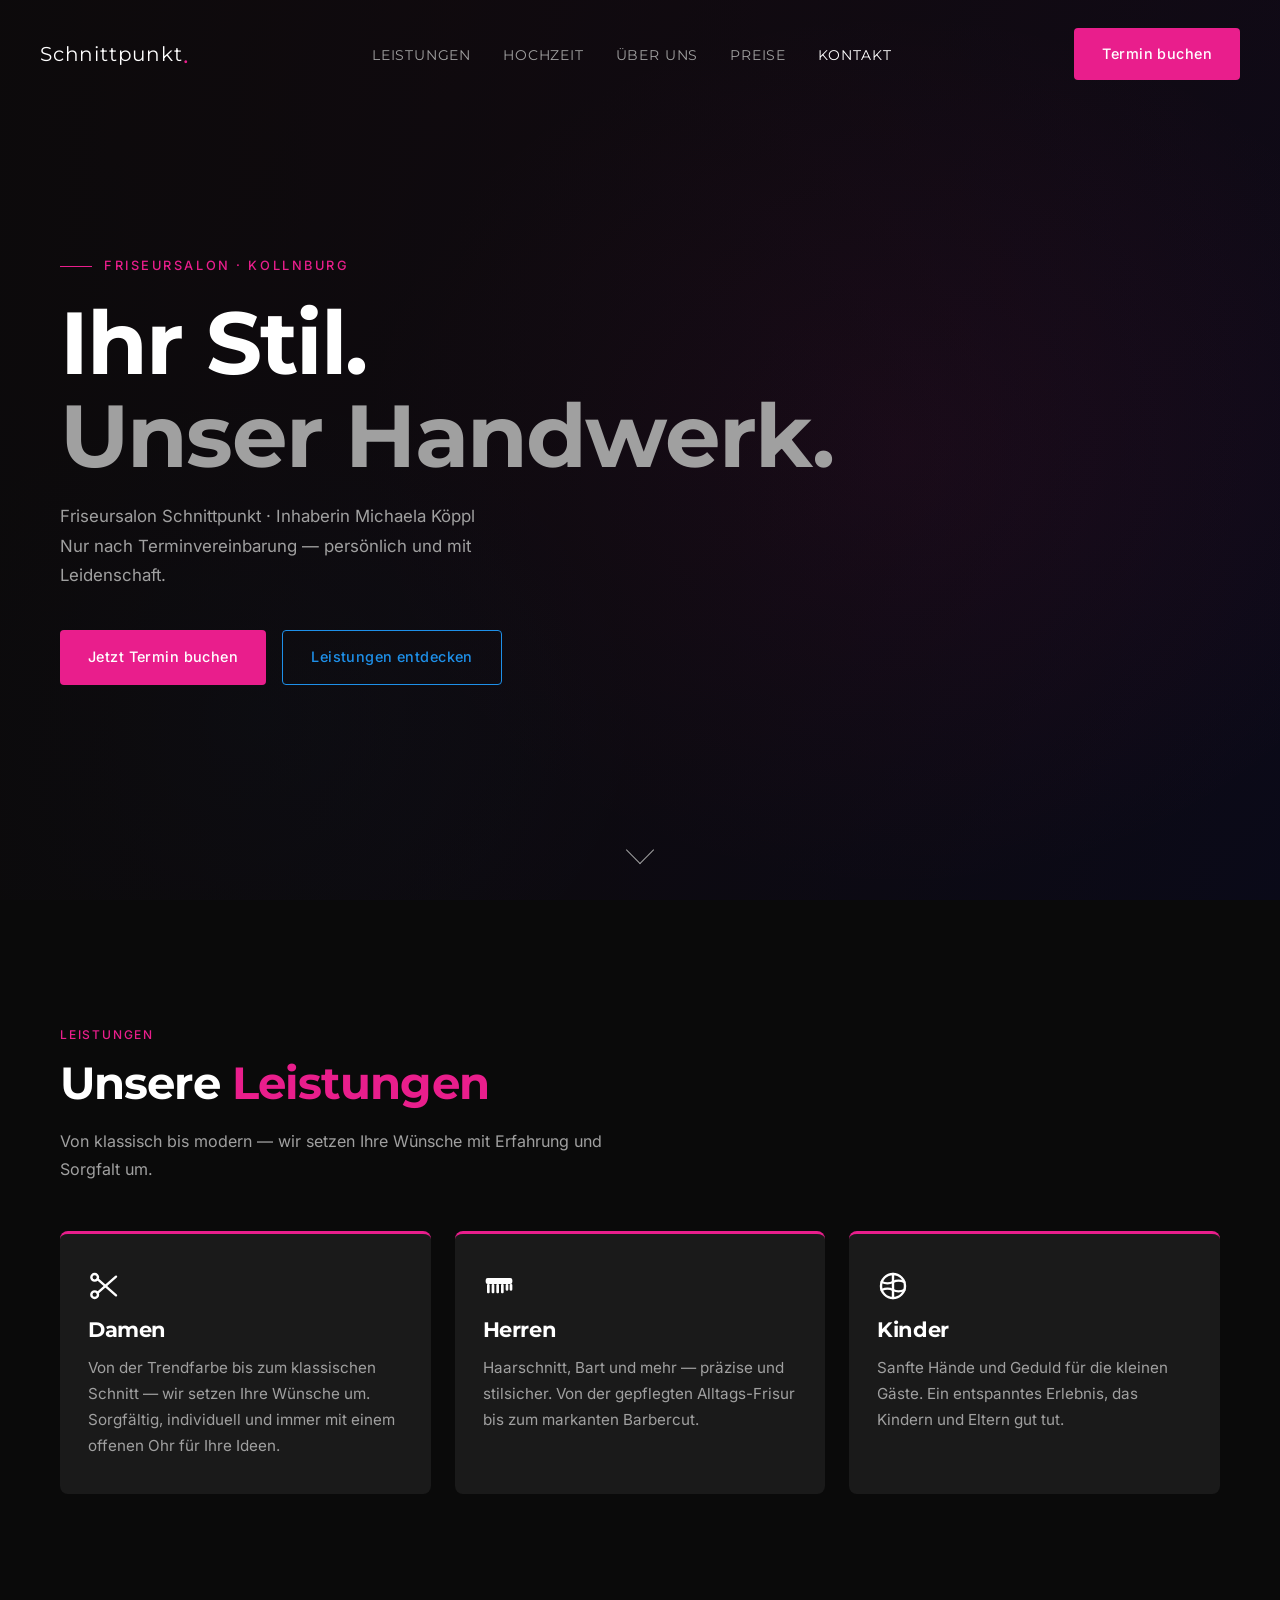
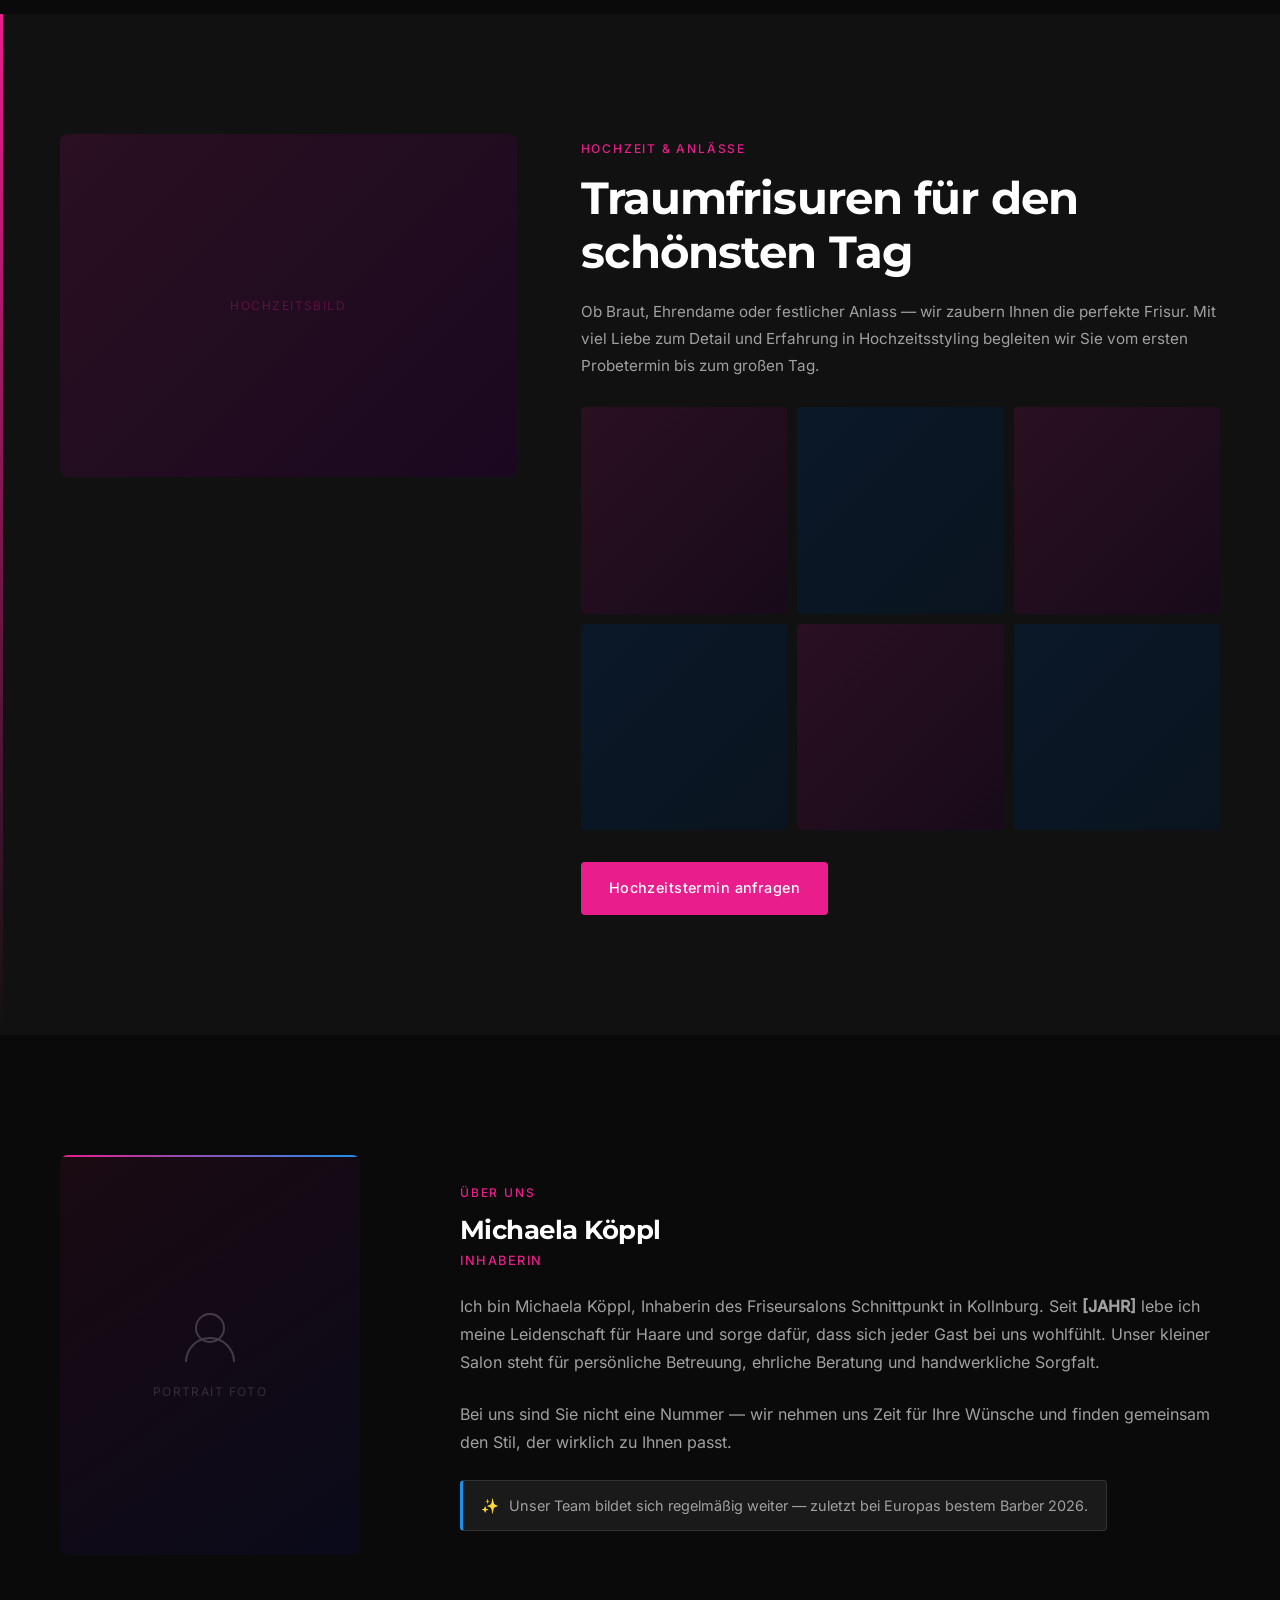
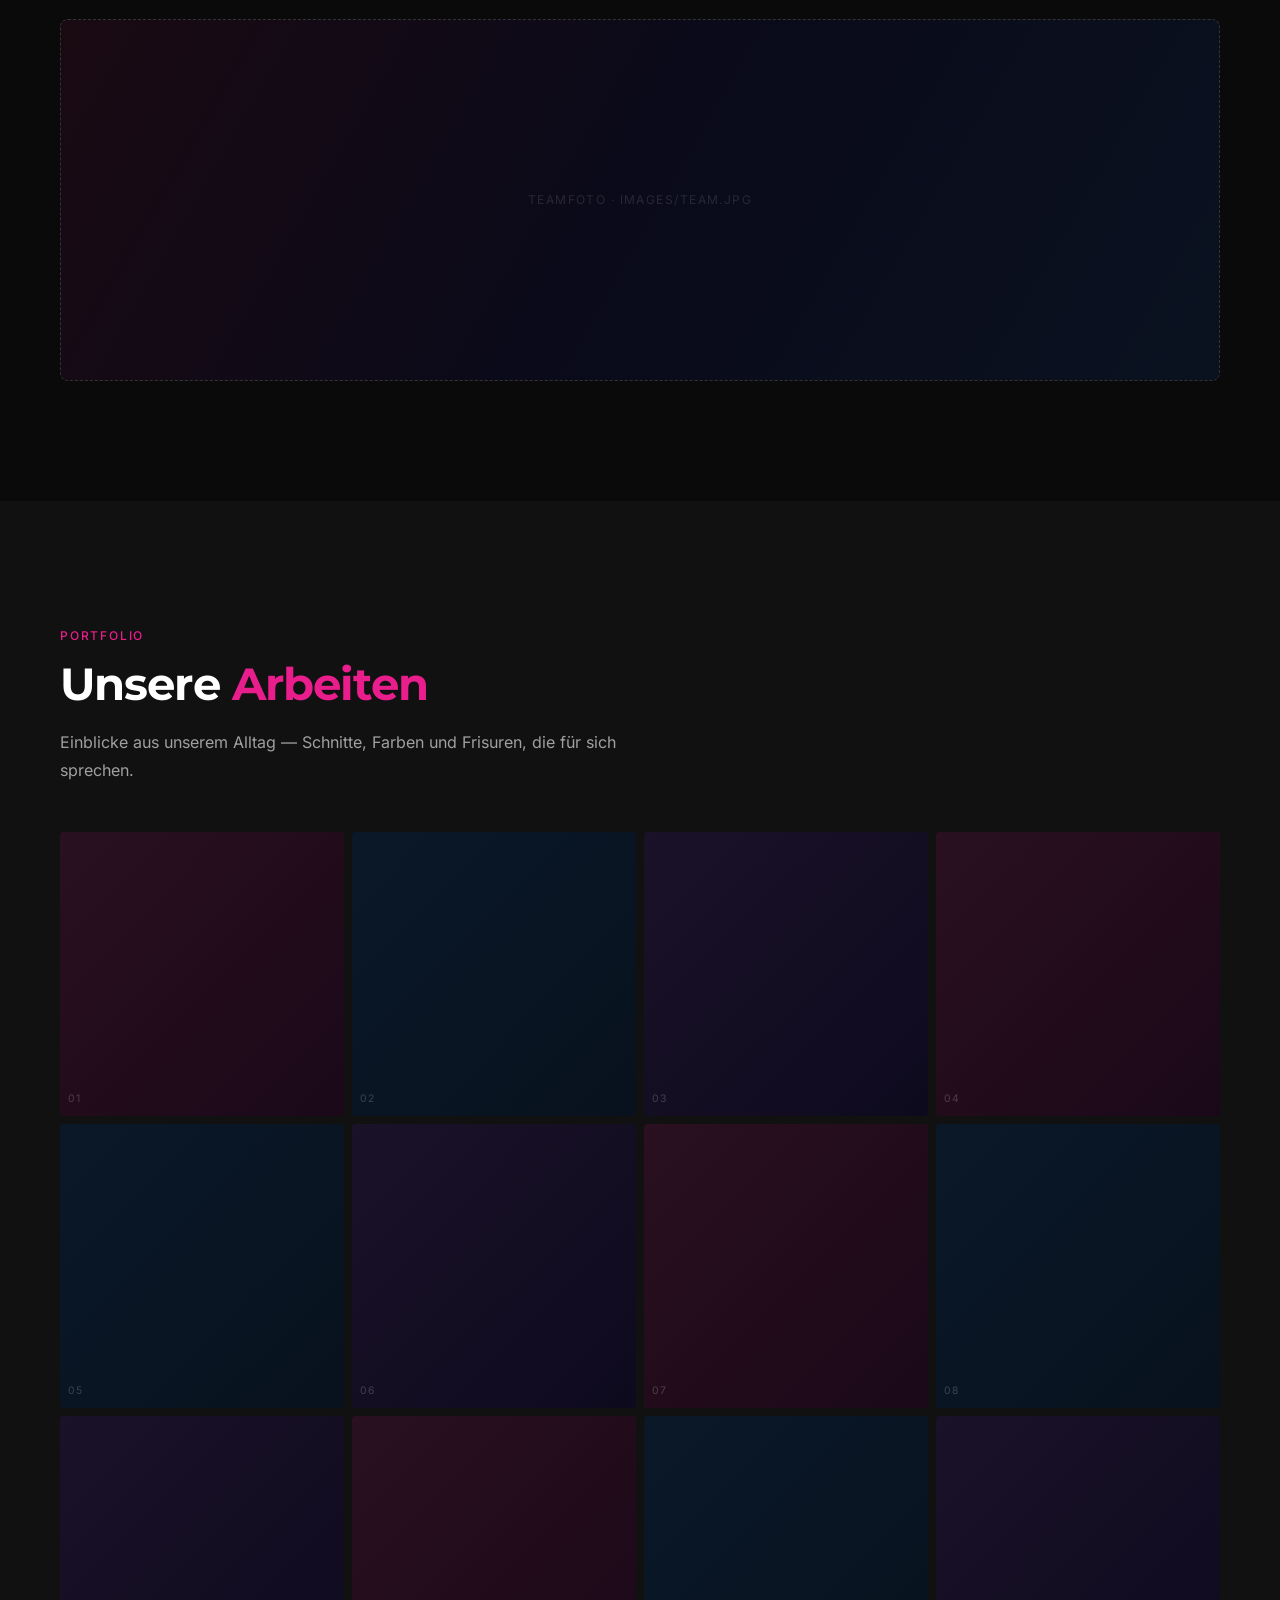
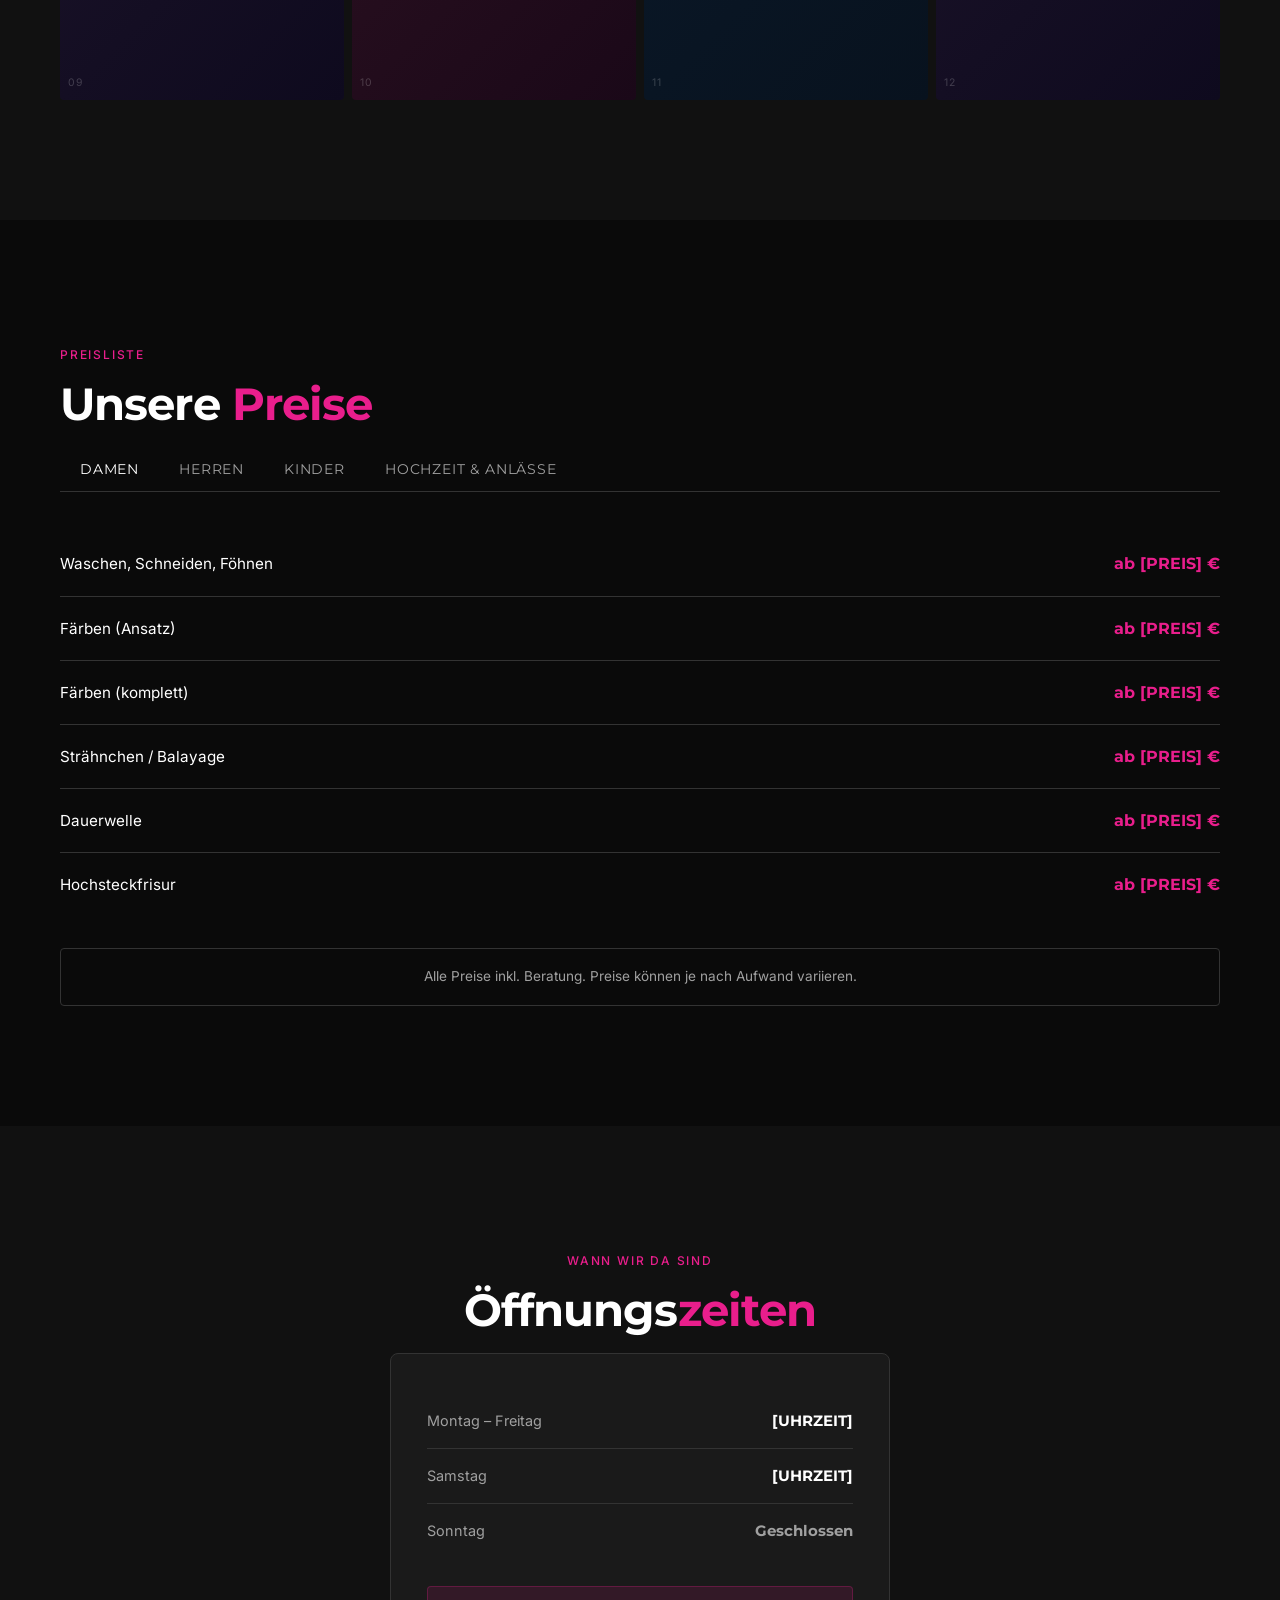
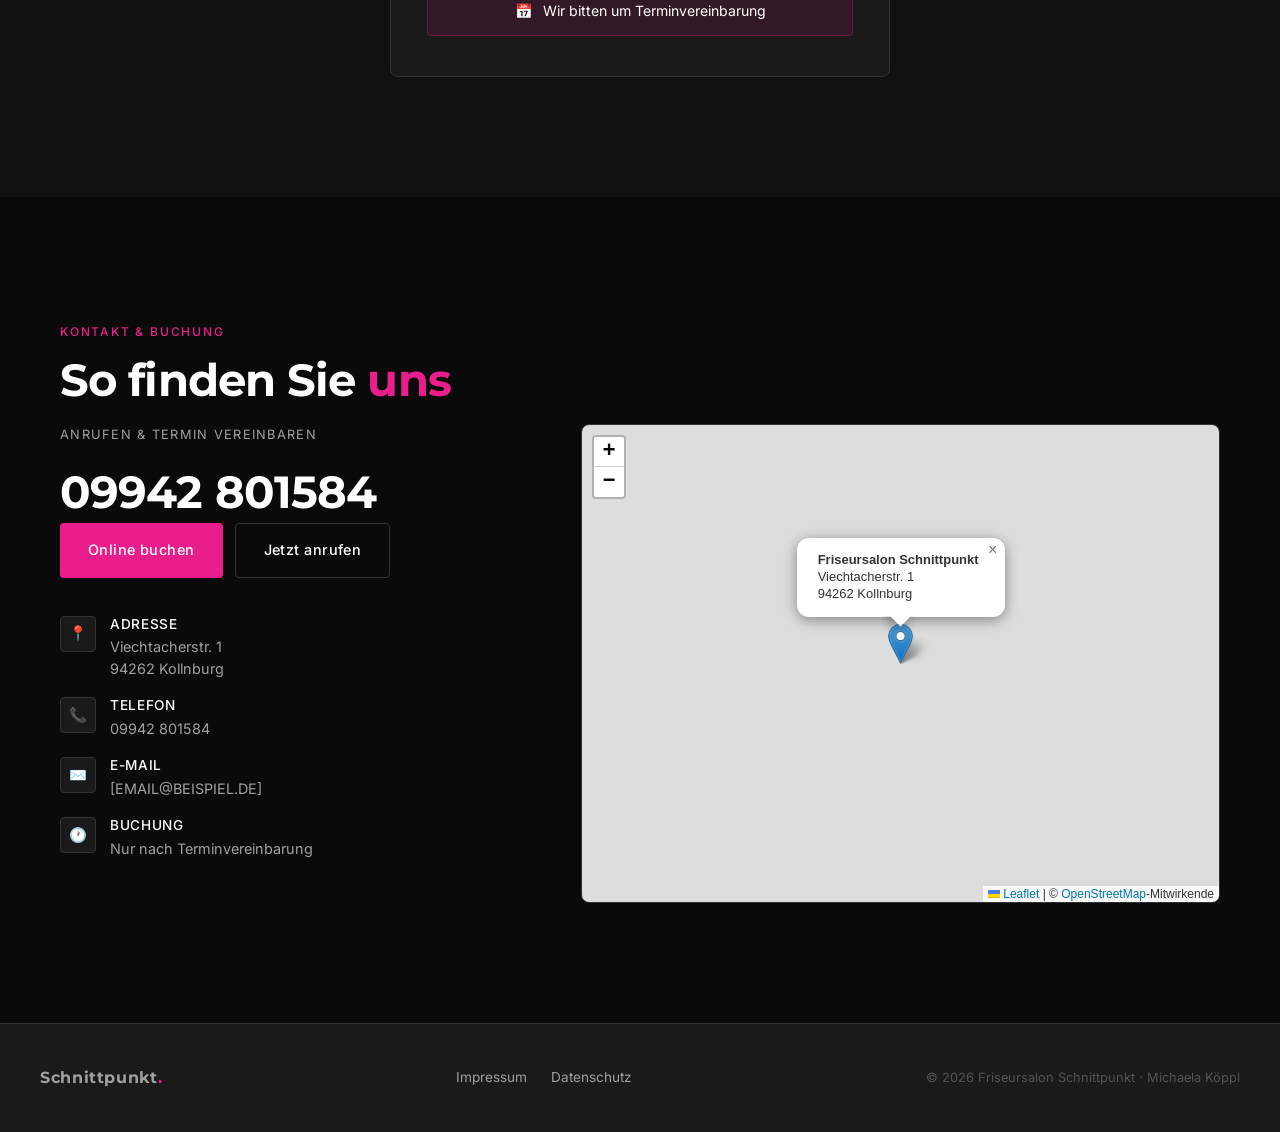
==== commit 854894f4: "Icons in Leistungen-Sektion auf SVG umgestellt - Damen: Schere als SVG (kreuzende Klingen mit Griffr" ====
--- a/index.html
+++ b/index.html
@@ -108,7 +108,19 @@
 
       <div class="leistungen__grid">
         <article class="leistung-card fade-in fade-in-delay-1">
-          <span class="leistung-card__icon" aria-hidden="true">✂️</span>
+          <span class="leistung-card__icon leistung-card__icon--svg" aria-hidden="true">
+            <svg xmlns="http://www.w3.org/2000/svg" viewBox="0 0 24 24" width="2rem" height="2rem" fill="none" stroke="currentColor" stroke-width="1.8" stroke-linecap="round" stroke-linejoin="round">
+              <!-- Schere: zwei Griff-Ringe links, Klingen kreuzen sich nach rechts -->
+              <circle cx="5" cy="5.5" r="2.5"/>
+              <circle cx="5" cy="18.5" r="2.5"/>
+              <!-- Oberes Blatt: von oberem Ring nach unten-rechts -->
+              <line x1="7.2" y1="6.8"  x2="21" y2="19"/>
+              <!-- Unteres Blatt: von unterem Ring nach oben-rechts — kreuzt das obere -->
+              <line x1="7.2" y1="17.2" x2="21" y2="5"/>
+              <!-- Drehpunkt -->
+              <circle cx="13.5" cy="12" r="1" fill="currentColor" stroke="none"/>
+            </svg>
+          </span>
           <h3 class="leistung-card__title">Damen</h3>
           <p class="leistung-card__text">
             Von der Trendfarbe bis zum klassischen Schnitt — wir setzen Ihre Wünsche um.
@@ -117,7 +129,17 @@
         </article>
 
         <article class="leistung-card fade-in fade-in-delay-2">
-          <span class="leistung-card__icon" aria-hidden="true">💈</span>
+          <span class="leistung-card__icon leistung-card__icon--svg" aria-hidden="true">
+            <svg xmlns="http://www.w3.org/2000/svg" viewBox="0 0 24 24" width="2rem" height="2rem" fill="currentColor">
+              <rect x="2" y="6" width="20" height="4.5" rx="1.5"/>
+              <rect x="3"   y="10.5" width="2"   height="7" rx="0.8"/>
+              <rect x="6.5" y="10.5" width="2"   height="7" rx="0.8"/>
+              <rect x="10"  y="10.5" width="2"   height="7" rx="0.8"/>
+              <rect x="13.5" y="10.5" width="2"  height="7" rx="0.8"/>
+              <rect x="17"  y="10.5" width="2"   height="5" rx="0.8"/>
+              <rect x="20"  y="10.5" width="2"   height="5" rx="0.8"/>
+            </svg>
+          </span>
           <h3 class="leistung-card__title">Herren</h3>
           <p class="leistung-card__text">
             Haarschnitt, Bart und mehr — präzise und stilsicher.
@@ -126,7 +148,15 @@
         </article>
 
         <article class="leistung-card fade-in fade-in-delay-3">
-          <span class="leistung-card__icon" aria-hidden="true">⭐</span>
+          <span class="leistung-card__icon leistung-card__icon--svg" aria-hidden="true">
+            <svg xmlns="http://www.w3.org/2000/svg" viewBox="0 0 24 24" width="2rem" height="2rem" fill="none" stroke="currentColor" stroke-width="1.8" stroke-linecap="round">
+              <!-- Ball -->
+              <circle cx="12" cy="12" r="9" fill="none"/>
+              <path d="M3.5 9 Q8 11 12 9 Q16 7 20.5 9"/>
+              <path d="M3.5 15 Q8 13 12 15 Q16 17 20.5 15"/>
+              <line x1="12" y1="3" x2="12" y2="21"/>
+            </svg>
+          </span>
           <h3 class="leistung-card__title">Kinder</h3>
           <p class="leistung-card__text">
             Sanfte Hände und Geduld für die kleinen Gäste.
--- a/styles.css
+++ b/styles.css
@@ -566,6 +566,11 @@
   display: block;
 }
 
+.leistung-card__icon--svg {
+  line-height: 0;
+  color: var(--color-text);
+}
+
 .leistung-card__title {
   font-family: var(--font-display);
   font-weight: 700;
